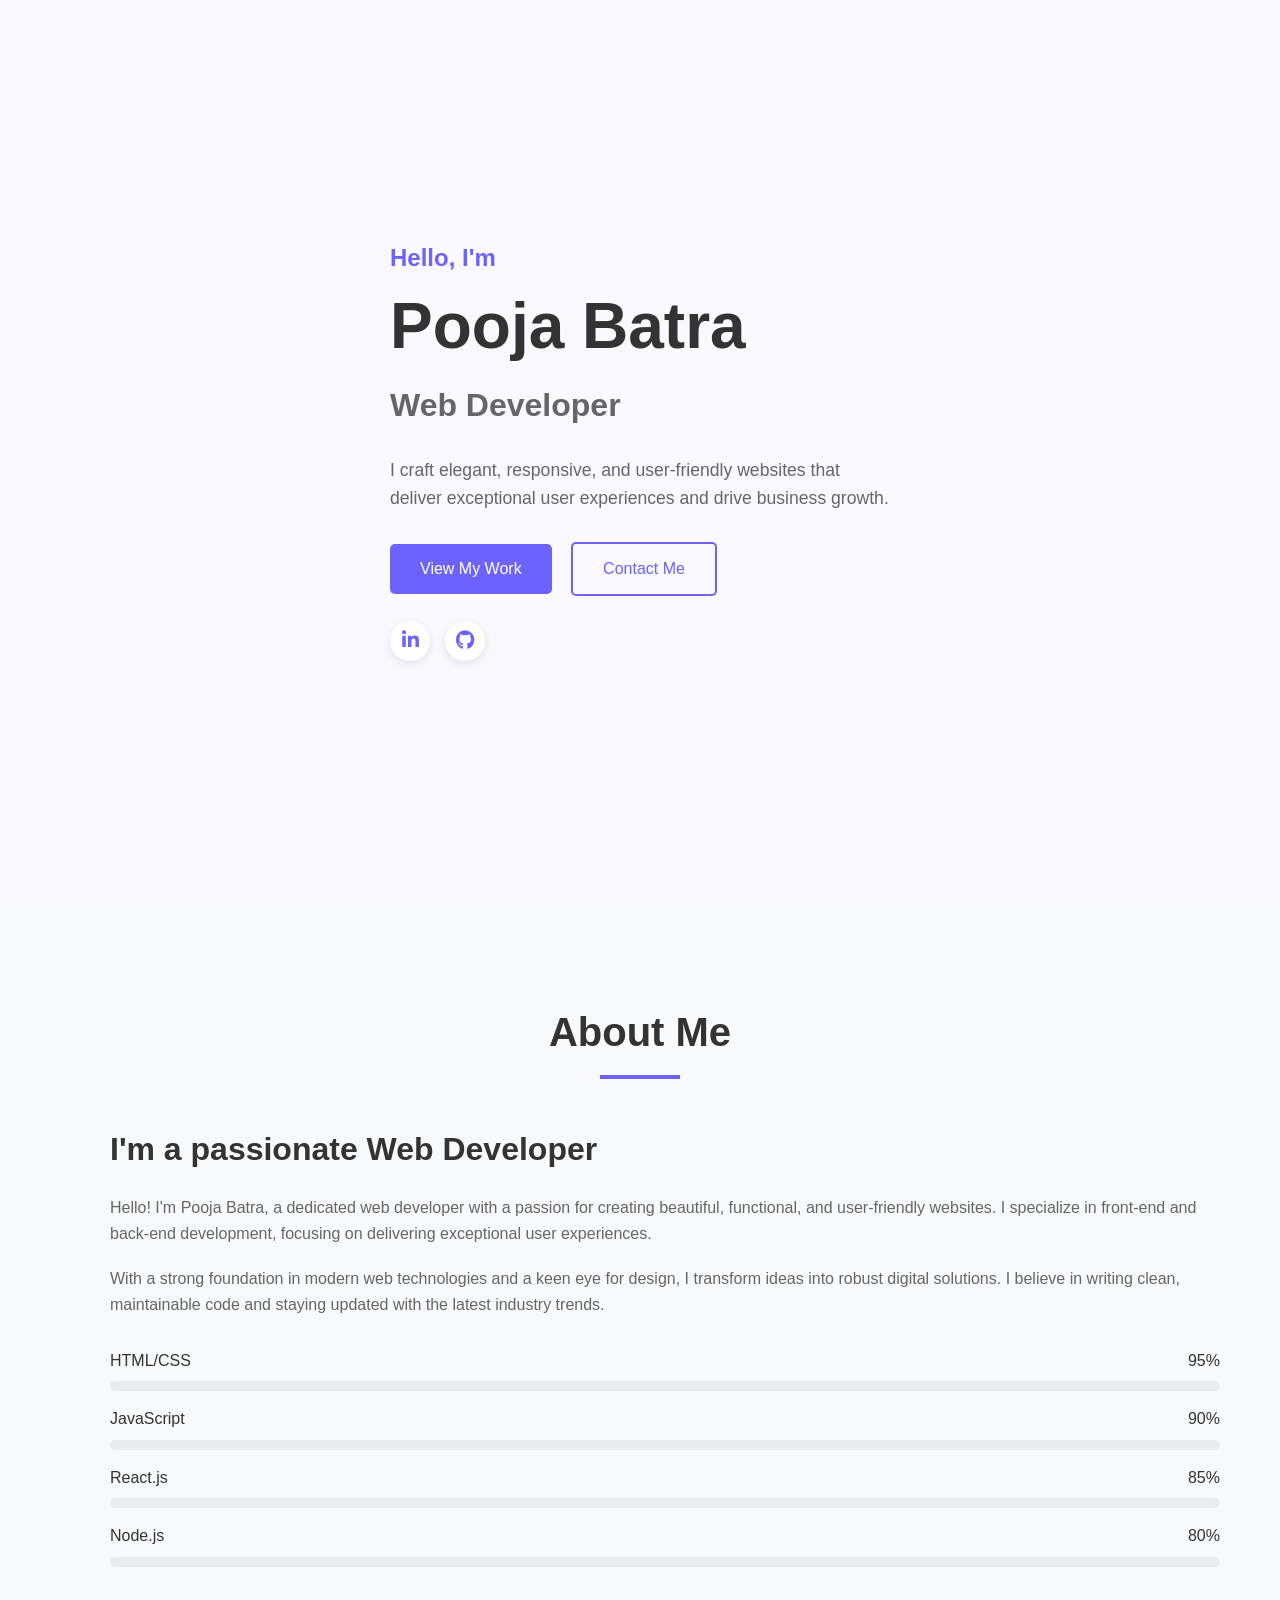
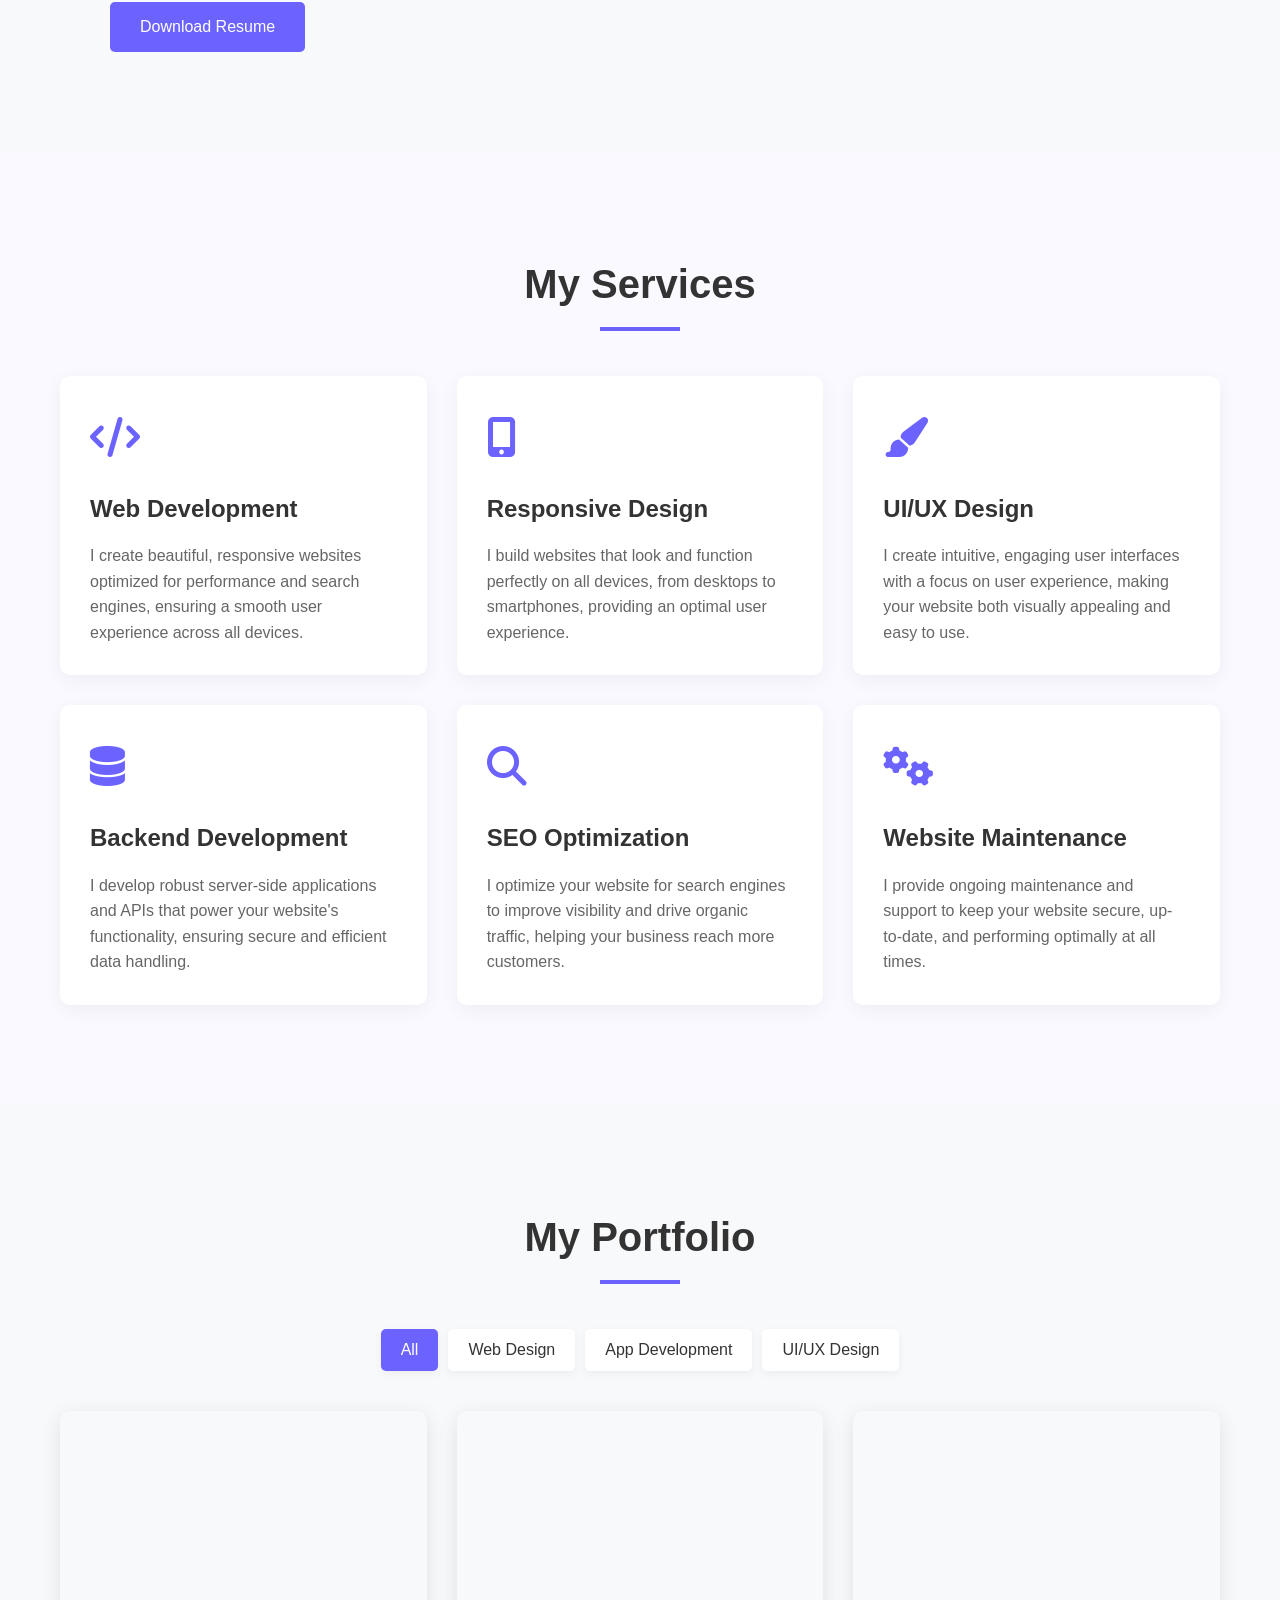
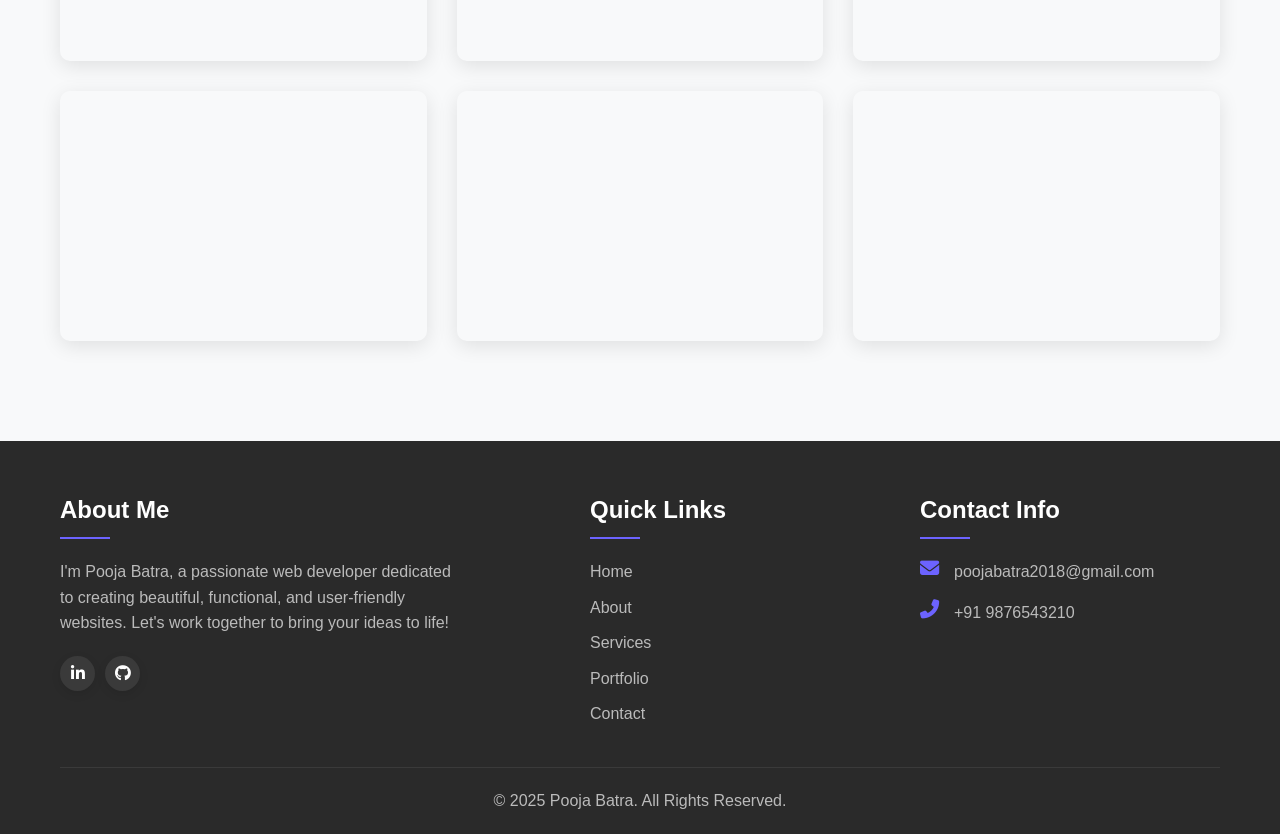
==== index.html @ 686b7c9d "Rename portfolio-website.html to index.html" ====
<!DOCTYPE html>
<html lang="en">
<head>
    <meta charset="UTF-8">
    <meta name="viewport" content="width=device-width, initial-scale=1.0">
    <title>Pooja Batra | Web Developer</title>
    <style>
        /* Global Styles */
        :root {
            --primary-color: #6c63ff;
            --secondary-color: #4d44d9;
            --dark-color: #333;
            --light-color: #f4f4f4;
            --success-color: #5cb85c;
        }
        
        * {
            margin: 0;
            padding: 0;
            box-sizing: border-box;
        }
        
        body {
            font-family: 'Segoe UI', Tahoma, Geneva, Verdana, sans-serif;
            line-height: 1.6;
            color: var(--dark-color);
            background-color: #f8f9fa;
        }
        
        .container {
            max-width: 1200px;
            margin: 0 auto;
            padding: 0 20px;
        }
        
        a {
            text-decoration: none;
            color: var(--primary-color);
        }
        
        a:hover {
            color: var(--secondary-color);
        }
        
        /* Header */
        .header {
            position: fixed;
            top: 0;
            width: 100%;
            background-color: #fff;
            box-shadow: 0 2px 10px rgba(0, 0, 0, 0.1);
            z-index: 10;
            transition: all 0.3s ease;
        }
        
        .header-content {
            display: flex;
            justify-content: space-between;
            align-items: center;
            padding: 15px 0;
        }
        
        .logo {
            font-size: 1.8rem;
            font-weight: 700;
            color: var(--primary-color);
        }
        
        .nav-list {
            list-style: none;
            display: flex;
        }
        
        .nav-list li {
            margin-left: 30px;
        }
        
        .nav-list a {
            color: var(--dark-color);
            font-weight: 500;
            transition: color 0.3s ease;
        }
        
        .nav-list a:hover, 
        .nav-list a.active {
            color: var(--primary-color);
        }
        
        .menu-toggle {
            display: none;
            cursor: pointer;
            font-size: 1.5rem;
        }
        
        /* Hero Section */
        .hero {
            height: 100vh;
            display: flex;
            align-items: center;
            background-color: #f9f9ff;
            position: relative;
            overflow: hidden;
        }
        
        .hero-content {
            max-width: 600px;
            z-index: 1;
        }
        
        .hero-greeting {
            font-size: 1.5rem;
            color: var(--primary-color);
            margin-bottom: 10px;
        }
        
        .hero-name {
            font-size: 4rem;
            font-weight: 700;
            margin-bottom: 15px;
            line-height: 1.2;
        }
        
        .hero-title {
            font-size: 2rem;
            color: #666;
            margin-bottom: 25px;
        }
        
        .hero-description {
            font-size: 1.1rem;
            color: #666;
            margin-bottom: 30px;
            max-width: 500px;
        }
        
        .btn {
            display: inline-block;
            padding: 12px 30px;
            background-color: var(--primary-color);
            color: #fff;
            border-radius: 5px;
            font-weight: 500;
            transition: all 0.3s ease;
            border: none;
            cursor: pointer;
        }
        
        .btn:hover {
            background-color: var(--secondary-color);
            color: #fff;
            transform: translateY(-3px);
            box-shadow: 0 5px 15px rgba(108, 99, 255, 0.3);
        }
        
        .btn-outline {
            background-color: transparent;
            border: 2px solid var(--primary-color);
            color: var(--primary-color);
            margin-left: 15px;
        }
        
        .btn-outline:hover {
            background-color: var(--primary-color);
        }

        .social-icons {
            display: flex;
            margin-top: 25px;
        }
        
        .social-icon {
            display: flex;
            align-items: center;
            justify-content: center;
            width: 40px;
            height: 40px;
            background-color: #fff;
            border-radius: 50%;
            margin-right: 15px;
            box-shadow: 0 3px 10px rgba(0, 0, 0, 0.1);
            transition: all 0.3s ease;
        }
        
        .social-icon:hover {
            transform: translateY(-3px);
            box-shadow: 0 5px 15px rgba(0, 0, 0, 0.2);
        }
        
        .social-icon i {
            color: var(--primary-color);
            font-size: 1.2rem;
        }
        
        /* About Section */
        .section {
            padding: 100px 0;
        }
        
        .section-title {
            font-size: 2.5rem;
            text-align: center;
            margin-bottom: 60px;
            position: relative;
        }
        
        .section-title::after {
            content: '';
            position: absolute;
            bottom: -15px;
            left: 50%;
            transform: translateX(-50%);
            width: 80px;
            height: 4px;
            background-color: var(--primary-color);
        }
        
        .about-content {
            display: flex;
            justify-content: space-between;
            align-items: center;
        }
        
        .about-image {
            flex: 1;
            text-align: center;
        }
        
        .about-image img {
            max-width: 80%;
            border-radius: 10px;
            box-shadow: 0 10px 30px rgba(0, 0, 0, 0.1);
        }
        
        .about-text {
            flex: 1;
            padding-left: 50px;
        }
        
        .about-text h3 {
            font-size: 2rem;
            margin-bottom: 20px;
        }
        
        .about-text p {
            margin-bottom: 20px;
            color: #666;
        }
        
        .skills {
            margin-top: 30px;
        }
        
        .skill-item {
            margin-bottom: 15px;
        }
        
        .skill-name {
            display: flex;
            justify-content: space-between;
            margin-bottom: 8px;
        }
        
        .skill-bar {
            height: 10px;
            background-color: #e9ecef;
            border-radius: 10px;
            overflow: hidden;
        }
        
        .skill-progress {
            height: 100%;
            background-color: var(--primary-color);
            border-radius: 10px;
            transition: width 1.5s ease;
            width: 0;
        }
        
        /* Services Section */
        .services {
            background-color: #f9f9ff;
        }
        
        .services-container {
            display: grid;
            grid-template-columns: repeat(auto-fill, minmax(300px, 1fr));
            gap: 30px;
        }
        
        .service-card {
            background-color: #fff;
            padding: 30px;
            border-radius: 10px;
            box-shadow: 0 5px 20px rgba(0, 0, 0, 0.05);
            transition: all 0.3s ease;
        }
        
        .service-card:hover {
            transform: translateY(-10px);
            box-shadow: 0 15px 30px rgba(0, 0, 0, 0.1);
        }
        
        .service-icon {
            font-size: 2.5rem;
            color: var(--primary-color);
            margin-bottom: 20px;
        }
        
        .service-title {
            font-size: 1.5rem;
            margin-bottom: 15px;
        }
        
        .service-description {
            color: #666;
        }
        
        /* Portfolio Section */
        .portfolio-filter {
            display: flex;
            justify-content: center;
            margin-bottom: 40px;
        }
        
        .filter-item {
            padding: 8px 20px;
            margin: 0 5px;
            background-color: #fff;
            border-radius: 5px;
            cursor: pointer;
            transition: all 0.3s ease;
            font-weight: 500;
            box-shadow: 0 3px 10px rgba(0, 0, 0, 0.05);
        }
        
        .filter-item.active, 
        .filter-item:hover {
            background-color: var(--primary-color);
            color: #fff;
        }
        
        .portfolio-container {
            display: grid;
            grid-template-columns: repeat(auto-fill, minmax(350px, 1fr));
            gap: 30px;
        }
        
        .portfolio-item {
            border-radius: 10px;
            overflow: hidden;
            position: relative;
            box-shadow: 0 5px 20px rgba(0, 0, 0, 0.1);
        }
        
        .portfolio-image {
            height: 250px;
            background-size: cover;
            background-position: center;
            transition: all 0.5s ease;
        }
        
        .portfolio-image:hover {
            transform: scale(1.1);
        }
        
        .portfolio-overlay {
            position: absolute;
            top: 0;
            left: 0;
            width: 100%;
            height: 100%;
            background-color: rgba(108, 99, 255, 0.9);
            display: flex;
            align-items: center;
            justify-content: center;
            flex-direction: column;
            opacity: 0;
            transition: all 0.3s ease;
        }
        
        .portfolio-item:hover .portfolio-overlay {
            opacity: 1;
        }
        
        .portfolio-title {
            color: #fff;
            font-size: 1.5rem;
            margin-bottom: 10px;
            transform: translateY(20px);
            transition: all 0.4s ease;
        }
        
        .portfolio-category {
            color: #eee;
            transform: translateY(20px);
            transition: all 0.4s ease;
            transition-delay: 0.1s;
        }
        
        .portfolio-item:hover .portfolio-title,
        .portfolio-item:hover .portfolio-category {
            transform: translateY(0);
        }
        
        /* Contact Section */
        .contact {
            background-color: #f9f9ff;
        }
        
        .contact-container {
            display: grid;
            grid-template-columns: repeat(auto-fill, minmax(400px, 1fr));
            gap: 50px;
        }
        
        .contact-info {
            display: flex;
            flex-direction: column;
        }
        
        .contact-item {
            display: flex;
            margin-bottom: 30px;
        }
        
        .contact-icon {
            font-size: 1.5rem;
            color: var(--primary-color);
            margin-right: 20px;
        }
        
        .contact-text h4 {
            font-size: 1.2rem;
            margin-bottom: 5px;
        }
        
        .contact-text p {
            color: #666;
        }
        
        .contact-form {
            background-color: #fff;
            padding: 30px;
            border-radius: 10px;
            box-shadow: 0 5px 20px rgba(0, 0, 0, 0.05);
        }
        
        .form-group {
            margin-bottom: 20px;
        }
        
        .form-control {
            width: 100%;
            padding: 12px 15px;
            border: 1px solid #ddd;
            border-radius: 5px;
            font-size: 1rem;
            transition: all 0.3s ease;
        }
        
        .form-control:focus {
            border-color: var(--primary-color);
            outline: none;
            box-shadow: 0 0 0 3px rgba(108, 99, 255, 0.1);
        }
        
        textarea.form-control {
            min-height: 150px;
            resize: vertical;
        }
        
        /* Footer */
        .footer {
            padding: 50px 0 20px;
            background-color: #2a2a2a;
            color: #fff;
        }
        
        .footer-content {
            display: flex;
            justify-content: space-between;
            margin-bottom: 30px;
        }
        
        .footer-about {
            flex: 1;
            max-width: 400px;
        }
        
        .footer-title {
            font-size: 1.5rem;
            margin-bottom: 20px;
            position: relative;
            display: inline-block;
            padding-bottom: 10px;
        }
        
        .footer-title::after {
            content: '';
            position: absolute;
            bottom: 0;
            left: 0;
            width: 50px;
            height: 2px;
            background-color: var(--primary-color);
        }
        
        .footer-text {
            color: #bbb;
            margin-bottom: 20px;
        }
        
        .footer-social {
            display: flex;
        }
        
        .footer-social a {
            display: flex;
            align-items: center;
            justify-content: center;
            width: 35px;
            height: 35px;
            background-color: #3a3a3a;
            border-radius: 50%;
            margin-right: 10px;
            transition: all 0.3s ease;
        }
        
        .footer-social a:hover {
            background-color: var(--primary-color);
        }
        
        .footer-social a i {
            color: #fff;
            font-size: 1rem;
        }
        
        .footer-links {
            flex: 1;
            max-width: 200px;
        }
        
        .footer-links ul {
            list-style: none;
        }
        
        .footer-links li {
            margin-bottom: 10px;
        }
        
        .footer-links a {
            color: #bbb;
            transition: all 0.3s ease;
        }
        
        .footer-links a:hover {
            color: #fff;
            padding-left: 5px;
        }
        
        .footer-contact {
            flex: 1;
            max-width: 300px;
        }
        
        .footer-contact-item {
            display: flex;
            margin-bottom: 15px;
            color: #bbb;
        }
        
        .footer-contact-item i {
            color: var(--primary-color);
            margin-right: 15px;
            font-size: 1.2rem;
        }
        
        .footer-bottom {
            text-align: center;
            padding-top: 20px;
            border-top: 1px solid #3a3a3a;
            color: #bbb;
        }
        
        /* Responsive Styles */
        @media (max-width: 992px) {
            .hero-name {
                font-size: 3rem;
            }
            
            .hero-title {
                font-size: 1.8rem;
            }
            
            .about-content {
                flex-direction: column;
            }
            
            .about-image {
                margin-bottom: 50px;
            }
            
            .about-text {
                padding-left: 0;
            }
            
            .contact-container {
                grid-template-columns: 1fr;
            }
            
            .footer-content {
                flex-wrap: wrap;
            }
            
            .footer-about, .footer-links, .footer-contact {
                max-width: 100%;
                margin-bottom: 30px;
            }
        }
        
        @media (max-width: 768px) {
            .menu-toggle {
                display: block;
            }
            
            .nav-list {
                position: fixed;
                top: 70px;
                right: -100%;
                width: 250px;
                height: calc(100vh - 70px);
                background-color: #fff;
                flex-direction: column;
                align-items: center;
                justify-content: flex-start;
                padding-top: 30px;
                transition: all 0.4s ease;
                box-shadow: -5px 0 15px rgba(0, 0, 0, 0.1);
                overflow-y: auto;
            }
            
            .nav-list.active {
                right: 0;
            }
            
            .nav-list li {
                margin: 15px 0;
            }
            
            .hero-content {
                text-align: center;
                padding: 0 20px;
            }
            
            .hero-description {
                margin: 0 auto 30px;
            }
            
            .social-icons {
                justify-content: center;
            }
            
            .portfolio-container {
                grid-template-columns: 1fr;
            }
        }

        @media (max-width: 576px) {
            .header-content {
                flex-direction: column;
                align-items: flex-start;
            }

            .logo {
                margin-bottom: 10px;
            }

            .nav-list {
                width: 100%;
                height: calc(100vh - 60px);
            }

            .hero-name {
                font-size: 2.5rem;
            }

            .hero-title {
                font-size: 1.5rem;
            }

            .hero-description {
                font-size: 1rem;
            }

            .btn {
                padding: 10px 20px;
            }

            .btn-outline {
                margin-left: 10px;
            }

            .about-text {
                padding-left: 0;
            }

            .about-image img {
                max-width: 100%;
            }

            .service-card {
                padding: 20px;
            }

            .portfolio-container {
                grid-template-columns: 1fr;
            }

            .contact-container {
                grid-template-columns: 1fr;
            }

            .footer-content {
                flex-direction: column;
                align-items: center;
            }

            .footer-about, .footer-links, .footer-contact {
                max-width: 100%;
                margin-bottom: 20px;
            }
        }
        
        /* Animation */
        @keyframes fadeInUp {
            from {
                opacity: 0;
                transform: translateY(20px);
            }
            to {
                opacity: 1;
                transform: translateY(0);
            }
        }
        
        .fade-in-up {
            animation: fadeInUp 0.6s ease forwards;
        }
        
        .delay-1 {
            animation-delay: 0.2s;
        }
        
        .delay-2 {
            animation-delay: 0.4s;
        }
        
        .delay-3 {
            animation-delay: 0.6s;
        }
        
        .delay-4 {
            animation-delay: 0.8s;
        }
    </style>
    <!-- Font Awesome for icons -->
    <link rel="stylesheet" href="https://cdnjs.cloudflare.com/ajax/libs/font-awesome/6.4.0/css/all.min.css">
</head>
<body>

    <!-- Hero Section -->
    <section class="hero" id="home">
        <div class="container">
            <div class="hero-content">
                <h3 class="hero-greeting fade-in-up">Hello, I'm</h3>
                <h1 class="hero-name fade-in-up delay-1">Pooja Batra</h1>
                <h2 class="hero-title fade-in-up delay-2">Web Developer</h2>
                <p class="hero-description fade-in-up delay-3">
                    I craft elegant, responsive, and user-friendly websites that deliver exceptional user experiences and drive business growth.
                </p>
                <div class="fade-in-up delay-4">
                    <a href="#portfolio" class="btn">View My Work</a>
                    <a href="#footer" class="btn btn-outline">Contact Me</a>
                </div>
                <div class="social-icons fade-in-up delay-4">
                    <a href="https://www.linkedin.com/in/pab200024/" class="social-icon">
                        <i class="fab fa-linkedin-in"></i>
                    </a>
                    <a href="https://github.com/poojabatraaa" class="social-icon">
                        <i class="fab fa-github"></i>
                    </a>
                </div>
            </div>
        </div>
    </section>

    <!-- About Section -->
    <section class="section about" id="about">
        <div class="container">
            <h2 class="section-title">About Me</h2>
            <div class="about-content">
                <div class="about-text">
                    <h3>I'm a passionate Web Developer</h3>
                    <p>
                        Hello! I'm Pooja Batra, a dedicated web developer with a passion for creating beautiful, functional, and user-friendly websites. I specialize in front-end and back-end development, focusing on delivering exceptional user experiences.
                    </p>
                    <p>
                        With a strong foundation in modern web technologies and a keen eye for design, I transform ideas into robust digital solutions. I believe in writing clean, maintainable code and staying updated with the latest industry trends.
                    </p>
                    <div class="skills">
                        <div class="skill-item">
                            <div class="skill-name">
                                <span>HTML/CSS</span>
                                <span>95%</span>
                            </div>
                            <div class="skill-bar">
                                <div class="skill-progress" data-width="95"></div>
                            </div>
                        </div>
                        <div class="skill-item">
                            <div class="skill-name">
                                <span>JavaScript</span>
                                <span>90%</span>
                            </div>
                            <div class="skill-bar">
                                <div class="skill-progress" data-width="90"></div>
                            </div>
                        </div>
                        <div class="skill-item">
                            <div class="skill-name">
                                <span>React.js</span>
                                <span>85%</span>
                            </div>
                            <div class="skill-bar">
                                <div class="skill-progress" data-width="85"></div>
                            </div>
                        </div>
                        <div class="skill-item">
                            <div class="skill-name">
                                <span>Node.js</span>
                                <span>80%</span>
                            </div>
                            <div class="skill-bar">
                                <div class="skill-progress" data-width="80"></div>
                            </div>
                        </div>
                    </div>
                    <a href="POOJA BATRA F resume.pdf.pdf" class="btn" style="margin-top: 20px;">Download Resume</a>
                </div>
            </div>
        </div>
    </section>

    <!-- Services Section -->
    <section class="section services" id="services">
        <div class="container">
            <h2 class="section-title">My Services</h2>
            <div class="services-container">
                <div class="service-card">
                    <div class="service-icon">
                        <i class="fas fa-code"></i>
                    </div>
                    <h3 class="service-title">Web Development</h3>
                    <p class="service-description">
                        I create beautiful, responsive websites optimized for performance and search engines, ensuring a smooth user experience across all devices.
                    </p>
                </div>
                <div class="service-card">
                    <div class="service-icon">
                        <i class="fas fa-mobile-alt"></i>
                    </div>
                    <h3 class="service-title">Responsive Design</h3>
                    <p class="service-description">
                        I build websites that look and function perfectly on all devices, from desktops to smartphones, providing an optimal user experience.
                    </p>
                </div>
                <div class="service-card">
                    <div class="service-icon">
                        <i class="fas fa-paint-brush"></i>
                    </div>
                    <h3 class="service-title">UI/UX Design</h3>
                    <p class="service-description">
                        I create intuitive, engaging user interfaces with a focus on user experience, making your website both visually appealing and easy to use.
                    </p>
                </div>
                <div class="service-card">
                    <div class="service-icon">
                        <i class="fas fa-database"></i>
                    </div>
                    <h3 class="service-title">Backend Development</h3>
                    <p class="service-description">
                        I develop robust server-side applications and APIs that power your website's functionality, ensuring secure and efficient data handling.
                    </p>
                </div>
                <div class="service-card">
                    <div class="service-icon">
                        <i class="fas fa-search"></i>
                    </div>
                    <h3 class="service-title">SEO Optimization</h3>
                    <p class="service-description">
                        I optimize your website for search engines to improve visibility and drive organic traffic, helping your business reach more customers.
                    </p>
                </div>
                <div class="service-card">
                    <div class="service-icon">
                        <i class="fas fa-cogs"></i>
                    </div>
                    <h3 class="service-title">Website Maintenance</h3>
                    <p class="service-description">
                        I provide ongoing maintenance and support to keep your website secure, up-to-date, and performing optimally at all times.
                    </p>
                </div>
            </div>
        </div>
    </section>

    <!-- Portfolio Section -->
    <section class="section portfolio" id="portfolio">
        <div class="container">
            <h2 class="section-title">My Portfolio</h2>
            <div class="portfolio-filter">
                <div class="filter-item active" data-filter="all">All</div>
                <div class="filter-item" data-filter="web">Web Design</div>
                <div class="filter-item" data-filter="app">App Development</div>
                <div class="filter-item" data-filter="ui">UI/UX Design</div>
            </div>
            <div class="portfolio-container">
                <div class="portfolio-item" data-category="web">
                    <div class="portfolio-image" style="background-image: url('https://via.placeholder.com/400x300')"></div>
                    <div class="portfolio-overlay">
                        <h3 class="portfolio-title">E-commerce Website</h3>
                        <p class="portfolio-category">Web Design</p>
                    </div>
                </div>
                <div class="portfolio-item" data-category="app">
                    <div class="portfolio-image" style="background-image: url('https://via.placeholder.com/400x300')"></div>
                    <div class="portfolio-overlay">
                        <h3 class="portfolio-title">Fitness App</h3>
                        <p class="portfolio-category">App Development</p>
                    </div>
                </div>
                <div class="portfolio-item" data-category="ui">
                    <div class="portfolio-image" style="background-image: url('https://via.placeholder.com/400x300')"></div>
                    <div class="portfolio-overlay">
                        <h3 class="portfolio-title">Banking Dashboard</h3>
                        <p class="portfolio-category">UI/UX Design</p>
                    </div>
                </div>
                <div class="portfolio-item" data-category="web">
                    <div class="portfolio-image" style="background-image: url('https://via.placeholder.com/400x300')"></div>
                    <div class="portfolio-overlay">
                        <h3 class="portfolio-title">Restaurant Website</h3>
                        <p class="portfolio-category">Web Design</p>
                    </div>
                </div>
                <div class="portfolio-item" data-category="app">
                    <div class="portfolio-image" style="background-image: url('https://via.placeholder.com/400x300')"></div>
                    <div class="portfolio-overlay">
                        <h3 class="portfolio-title">Travel App</h3>
                        <p class="portfolio-category">App Development</p>
                    </div>
                </div>
                <div class="portfolio-item" data-category="ui">
                    <div class="portfolio-image" style="background-image: url('https://via.placeholder.com/400x300')"></div>
                    <div class="portfolio-overlay">
                        <h3 class="portfolio-title">Social Media UI Kit</h3>
                        <p class="portfolio-category">UI/UX Design</p>
                    </div>
                </div>
            </div>
        </div>
    </section>


    <!-- Footer -->
    <footer class="footer" id="footer">
        <div class="container">
            <div class="footer-content">
                <div class="footer-about">
                    <h3 class="footer-title">About Me</h3>
                    <p class="footer-text">
                        I'm Pooja Batra, a passionate web developer dedicated to creating beautiful, functional, and user-friendly websites. Let's work together to bring your ideas to life!
                    </p>
                    <div class="footer-social">
                        <a href="https://www.linkedin.com/in/pab200024/" class="social-icon">
                            <i class="fab fa-linkedin-in"></i>
                        </a>
                        <a href="https://github.com/poojabatraaa" class="social-icon">
                            <i class="fab fa-github"></i>
                        </a>
                       
                    </div>
                </div>
                <div class="footer-links">
                    <h3 class="footer-title">Quick Links</h3>
                    <ul>
                        <li><a href="#home">Home</a></li>
                        <li><a href="#about">About</a></li>
                        <li><a href="#services">Services</a></li>
                        <li><a href="#portfolio">Portfolio</a></li>
                        <li><a href="#contact">Contact</a></li>
                    </ul>
                </div>
                <div class="footer-contact">
                    <h3 class="footer-title">Contact Info</h3>
                    <div class="footer-contact-item">
                        <i class="fas fa-envelope"></i>
                        <p>poojabatra2018@gmail.com</p>
                    </div>
                    <div class="footer-contact-item">
                        <i class="fas fa-phone-alt"></i>
                        <p>+91 9876543210</p>
                    </div>
                </div>
            </div>
            <div class="footer-bottom">
                <p>&copy; 2025 Pooja Batra. All Rights Reserved.</p>
            </div>
        </div>
    </footer>

    <script>
        document.getElementById('menu-toggle').addEventListener('click', function() {
            document.getElementById('nav-list').classList.toggle('active');
        });
    </script>
</body>
</html>
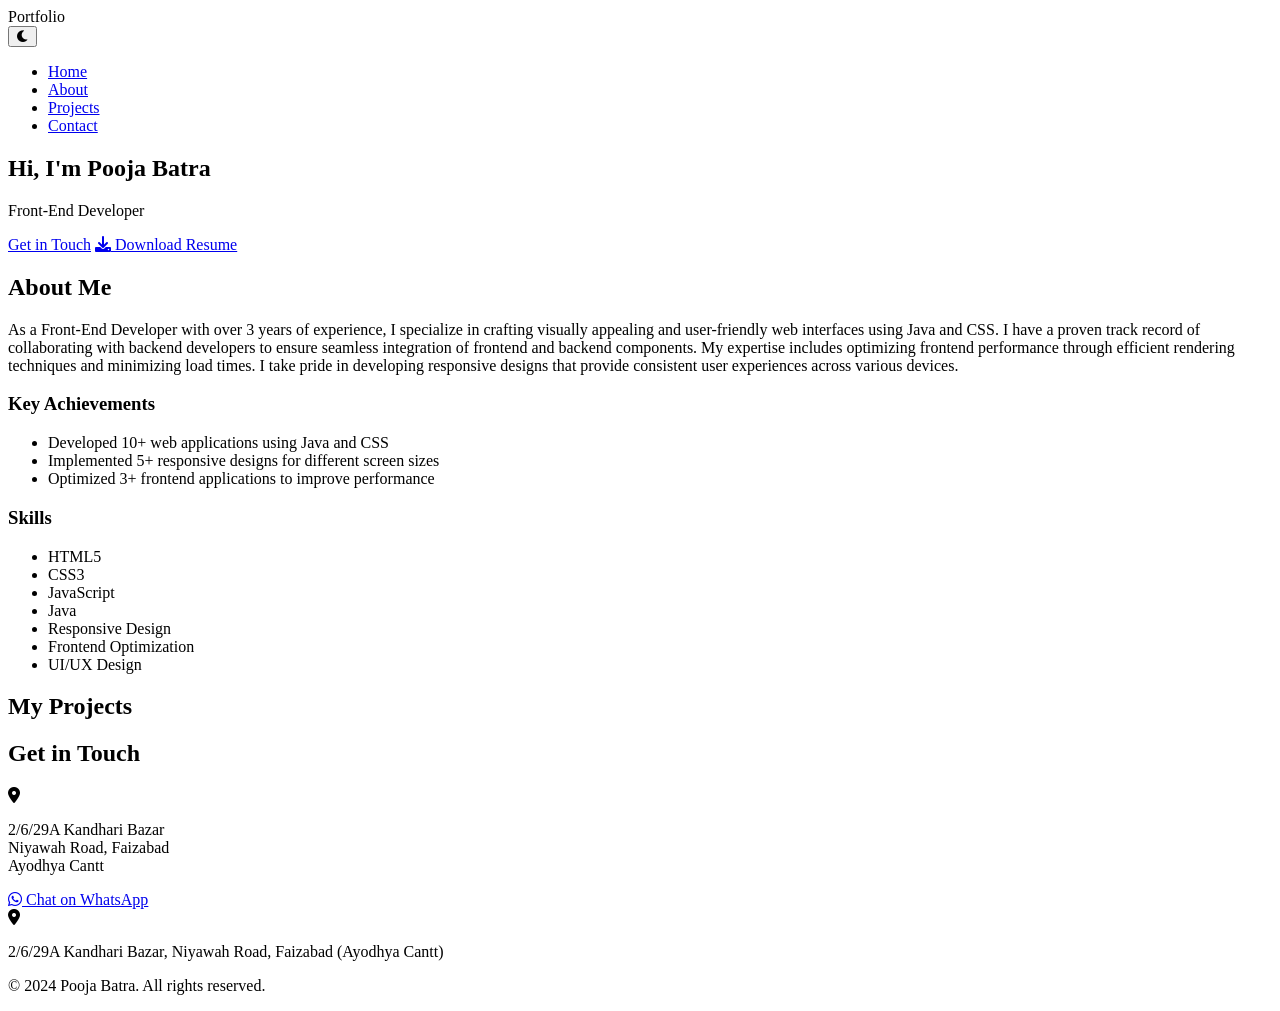
==== commit 6e163c3c: "Update index.html" ====
--- a/index.html
+++ b/index.html
@@ -3,1025 +3,118 @@
 <head>
     <meta charset="UTF-8">
     <meta name="viewport" content="width=device-width, initial-scale=1.0">
-    <title>Pooja Batra | Web Developer</title>
-    <style>
-        /* Global Styles */
-        :root {
-            --primary-color: #6c63ff;
-            --secondary-color: #4d44d9;
-            --dark-color: #333;
-            --light-color: #f4f4f4;
-            --success-color: #5cb85c;
-        }
-        
-        * {
-            margin: 0;
-            padding: 0;
-            box-sizing: border-box;
-        }
-        
-        body {
-            font-family: 'Segoe UI', Tahoma, Geneva, Verdana, sans-serif;
-            line-height: 1.6;
-            color: var(--dark-color);
-            background-color: #f8f9fa;
-        }
-        
-        .container {
-            max-width: 1200px;
-            margin: 0 auto;
-            padding: 0 20px;
-        }
-        
-        a {
-            text-decoration: none;
-            color: var(--primary-color);
-        }
-        
-        a:hover {
-            color: var(--secondary-color);
-        }
-        
-        /* Header */
-        .header {
-            position: fixed;
-            top: 0;
-            width: 100%;
-            background-color: #fff;
-            box-shadow: 0 2px 10px rgba(0, 0, 0, 0.1);
-            z-index: 10;
-            transition: all 0.3s ease;
-        }
-        
-        .header-content {
-            display: flex;
-            justify-content: space-between;
-            align-items: center;
-            padding: 15px 0;
-        }
-        
-        .logo {
-            font-size: 1.8rem;
-            font-weight: 700;
-            color: var(--primary-color);
-        }
-        
-        .nav-list {
-            list-style: none;
-            display: flex;
-        }
-        
-        .nav-list li {
-            margin-left: 30px;
-        }
-        
-        .nav-list a {
-            color: var(--dark-color);
-            font-weight: 500;
-            transition: color 0.3s ease;
-        }
-        
-        .nav-list a:hover, 
-        .nav-list a.active {
-            color: var(--primary-color);
-        }
-        
-        .menu-toggle {
-            display: none;
-            cursor: pointer;
-            font-size: 1.5rem;
-        }
-        
-        /* Hero Section */
-        .hero {
-            height: 100vh;
-            display: flex;
-            align-items: center;
-            background-color: #f9f9ff;
-            position: relative;
-            overflow: hidden;
-        }
-        
-        .hero-content {
-            max-width: 600px;
-            z-index: 1;
-        }
-        
-        .hero-greeting {
-            font-size: 1.5rem;
-            color: var(--primary-color);
-            margin-bottom: 10px;
-        }
-        
-        .hero-name {
-            font-size: 4rem;
-            font-weight: 700;
-            margin-bottom: 15px;
-            line-height: 1.2;
-        }
-        
-        .hero-title {
-            font-size: 2rem;
-            color: #666;
-            margin-bottom: 25px;
-        }
-        
-        .hero-description {
-            font-size: 1.1rem;
-            color: #666;
-            margin-bottom: 30px;
-            max-width: 500px;
-        }
-        
-        .btn {
-            display: inline-block;
-            padding: 12px 30px;
-            background-color: var(--primary-color);
-            color: #fff;
-            border-radius: 5px;
-            font-weight: 500;
-            transition: all 0.3s ease;
-            border: none;
-            cursor: pointer;
-        }
-        
-        .btn:hover {
-            background-color: var(--secondary-color);
-            color: #fff;
-            transform: translateY(-3px);
-            box-shadow: 0 5px 15px rgba(108, 99, 255, 0.3);
-        }
-        
-        .btn-outline {
-            background-color: transparent;
-            border: 2px solid var(--primary-color);
-            color: var(--primary-color);
-            margin-left: 15px;
-        }
-        
-        .btn-outline:hover {
-            background-color: var(--primary-color);
-        }
-
-        .social-icons {
-            display: flex;
-            margin-top: 25px;
-        }
-        
-        .social-icon {
-            display: flex;
-            align-items: center;
-            justify-content: center;
-            width: 40px;
-            height: 40px;
-            background-color: #fff;
-            border-radius: 50%;
-            margin-right: 15px;
-            box-shadow: 0 3px 10px rgba(0, 0, 0, 0.1);
-            transition: all 0.3s ease;
-        }
-        
-        .social-icon:hover {
-            transform: translateY(-3px);
-            box-shadow: 0 5px 15px rgba(0, 0, 0, 0.2);
-        }
-        
-        .social-icon i {
-            color: var(--primary-color);
-            font-size: 1.2rem;
-        }
-        
-        /* About Section */
-        .section {
-            padding: 100px 0;
-        }
-        
-        .section-title {
-            font-size: 2.5rem;
-            text-align: center;
-            margin-bottom: 60px;
-            position: relative;
-        }
-        
-        .section-title::after {
-            content: '';
-            position: absolute;
-            bottom: -15px;
-            left: 50%;
-            transform: translateX(-50%);
-            width: 80px;
-            height: 4px;
-            background-color: var(--primary-color);
-        }
-        
-        .about-content {
-            display: flex;
-            justify-content: space-between;
-            align-items: center;
-        }
-        
-        .about-image {
-            flex: 1;
-            text-align: center;
-        }
-        
-        .about-image img {
-            max-width: 80%;
-            border-radius: 10px;
-            box-shadow: 0 10px 30px rgba(0, 0, 0, 0.1);
-        }
-        
-        .about-text {
-            flex: 1;
-            padding-left: 50px;
-        }
-        
-        .about-text h3 {
-            font-size: 2rem;
-            margin-bottom: 20px;
-        }
-        
-        .about-text p {
-            margin-bottom: 20px;
-            color: #666;
-        }
-        
-        .skills {
-            margin-top: 30px;
-        }
-        
-        .skill-item {
-            margin-bottom: 15px;
-        }
-        
-        .skill-name {
-            display: flex;
-            justify-content: space-between;
-            margin-bottom: 8px;
-        }
-        
-        .skill-bar {
-            height: 10px;
-            background-color: #e9ecef;
-            border-radius: 10px;
-            overflow: hidden;
-        }
-        
-        .skill-progress {
-            height: 100%;
-            background-color: var(--primary-color);
-            border-radius: 10px;
-            transition: width 1.5s ease;
-            width: 0;
-        }
-        
-        /* Services Section */
-        .services {
-            background-color: #f9f9ff;
-        }
-        
-        .services-container {
-            display: grid;
-            grid-template-columns: repeat(auto-fill, minmax(300px, 1fr));
-            gap: 30px;
-        }
-        
-        .service-card {
-            background-color: #fff;
-            padding: 30px;
-            border-radius: 10px;
-            box-shadow: 0 5px 20px rgba(0, 0, 0, 0.05);
-            transition: all 0.3s ease;
-        }
-        
-        .service-card:hover {
-            transform: translateY(-10px);
-            box-shadow: 0 15px 30px rgba(0, 0, 0, 0.1);
-        }
-        
-        .service-icon {
-            font-size: 2.5rem;
-            color: var(--primary-color);
-            margin-bottom: 20px;
-        }
-        
-        .service-title {
-            font-size: 1.5rem;
-            margin-bottom: 15px;
-        }
-        
-        .service-description {
-            color: #666;
-        }
-        
-        /* Portfolio Section */
-        .portfolio-filter {
-            display: flex;
-            justify-content: center;
-            margin-bottom: 40px;
-        }
-        
-        .filter-item {
-            padding: 8px 20px;
-            margin: 0 5px;
-            background-color: #fff;
-            border-radius: 5px;
-            cursor: pointer;
-            transition: all 0.3s ease;
-            font-weight: 500;
-            box-shadow: 0 3px 10px rgba(0, 0, 0, 0.05);
-        }
-        
-        .filter-item.active, 
-        .filter-item:hover {
-            background-color: var(--primary-color);
-            color: #fff;
-        }
-        
-        .portfolio-container {
-            display: grid;
-            grid-template-columns: repeat(auto-fill, minmax(350px, 1fr));
-            gap: 30px;
-        }
-        
-        .portfolio-item {
-            border-radius: 10px;
-            overflow: hidden;
-            position: relative;
-            box-shadow: 0 5px 20px rgba(0, 0, 0, 0.1);
-        }
-        
-        .portfolio-image {
-            height: 250px;
-            background-size: cover;
-            background-position: center;
-            transition: all 0.5s ease;
-        }
-        
-        .portfolio-image:hover {
-            transform: scale(1.1);
-        }
-        
-        .portfolio-overlay {
-            position: absolute;
-            top: 0;
-            left: 0;
-            width: 100%;
-            height: 100%;
-            background-color: rgba(108, 99, 255, 0.9);
-            display: flex;
-            align-items: center;
-            justify-content: center;
-            flex-direction: column;
-            opacity: 0;
-            transition: all 0.3s ease;
-        }
-        
-        .portfolio-item:hover .portfolio-overlay {
-            opacity: 1;
-        }
-        
-        .portfolio-title {
-            color: #fff;
-            font-size: 1.5rem;
-            margin-bottom: 10px;
-            transform: translateY(20px);
-            transition: all 0.4s ease;
-        }
-        
-        .portfolio-category {
-            color: #eee;
-            transform: translateY(20px);
-            transition: all 0.4s ease;
-            transition-delay: 0.1s;
-        }
-        
-        .portfolio-item:hover .portfolio-title,
-        .portfolio-item:hover .portfolio-category {
-            transform: translateY(0);
-        }
-        
-        /* Contact Section */
-        .contact {
-            background-color: #f9f9ff;
-        }
-        
-        .contact-container {
-            display: grid;
-            grid-template-columns: repeat(auto-fill, minmax(400px, 1fr));
-            gap: 50px;
-        }
-        
-        .contact-info {
-            display: flex;
-            flex-direction: column;
-        }
-        
-        .contact-item {
-            display: flex;
-            margin-bottom: 30px;
-        }
-        
-        .contact-icon {
-            font-size: 1.5rem;
-            color: var(--primary-color);
-            margin-right: 20px;
-        }
-        
-        .contact-text h4 {
-            font-size: 1.2rem;
-            margin-bottom: 5px;
-        }
-        
-        .contact-text p {
-            color: #666;
-        }
-        
-        .contact-form {
-            background-color: #fff;
-            padding: 30px;
-            border-radius: 10px;
-            box-shadow: 0 5px 20px rgba(0, 0, 0, 0.05);
-        }
-        
-        .form-group {
-            margin-bottom: 20px;
-        }
-        
-        .form-control {
-            width: 100%;
-            padding: 12px 15px;
-            border: 1px solid #ddd;
-            border-radius: 5px;
-            font-size: 1rem;
-            transition: all 0.3s ease;
-        }
-        
-        .form-control:focus {
-            border-color: var(--primary-color);
-            outline: none;
-            box-shadow: 0 0 0 3px rgba(108, 99, 255, 0.1);
-        }
-        
-        textarea.form-control {
-            min-height: 150px;
-            resize: vertical;
-        }
-        
-        /* Footer */
-        .footer {
-            padding: 50px 0 20px;
-            background-color: #2a2a2a;
-            color: #fff;
-        }
-        
-        .footer-content {
-            display: flex;
-            justify-content: space-between;
-            margin-bottom: 30px;
-        }
-        
-        .footer-about {
-            flex: 1;
-            max-width: 400px;
-        }
-        
-        .footer-title {
-            font-size: 1.5rem;
-            margin-bottom: 20px;
-            position: relative;
-            display: inline-block;
-            padding-bottom: 10px;
-        }
-        
-        .footer-title::after {
-            content: '';
-            position: absolute;
-            bottom: 0;
-            left: 0;
-            width: 50px;
-            height: 2px;
-            background-color: var(--primary-color);
-        }
-        
-        .footer-text {
-            color: #bbb;
-            margin-bottom: 20px;
-        }
-        
-        .footer-social {
-            display: flex;
-        }
-        
-        .footer-social a {
-            display: flex;
-            align-items: center;
-            justify-content: center;
-            width: 35px;
-            height: 35px;
-            background-color: #3a3a3a;
-            border-radius: 50%;
-            margin-right: 10px;
-            transition: all 0.3s ease;
-        }
-        
-        .footer-social a:hover {
-            background-color: var(--primary-color);
-        }
-        
-        .footer-social a i {
-            color: #fff;
-            font-size: 1rem;
-        }
-        
-        .footer-links {
-            flex: 1;
-            max-width: 200px;
-        }
-        
-        .footer-links ul {
-            list-style: none;
-        }
-        
-        .footer-links li {
-            margin-bottom: 10px;
-        }
-        
-        .footer-links a {
-            color: #bbb;
-            transition: all 0.3s ease;
-        }
-        
-        .footer-links a:hover {
-            color: #fff;
-            padding-left: 5px;
-        }
-        
-        .footer-contact {
-            flex: 1;
-            max-width: 300px;
-        }
-        
-        .footer-contact-item {
-            display: flex;
-            margin-bottom: 15px;
-            color: #bbb;
-        }
-        
-        .footer-contact-item i {
-            color: var(--primary-color);
-            margin-right: 15px;
-            font-size: 1.2rem;
-        }
-        
-        .footer-bottom {
-            text-align: center;
-            padding-top: 20px;
-            border-top: 1px solid #3a3a3a;
-            color: #bbb;
-        }
-        
-        /* Responsive Styles */
-        @media (max-width: 992px) {
-            .hero-name {
-                font-size: 3rem;
-            }
-            
-            .hero-title {
-                font-size: 1.8rem;
-            }
-            
-            .about-content {
-                flex-direction: column;
-            }
-            
-            .about-image {
-                margin-bottom: 50px;
-            }
-            
-            .about-text {
-                padding-left: 0;
-            }
-            
-            .contact-container {
-                grid-template-columns: 1fr;
-            }
-            
-            .footer-content {
-                flex-wrap: wrap;
-            }
-            
-            .footer-about, .footer-links, .footer-contact {
-                max-width: 100%;
-                margin-bottom: 30px;
-            }
-        }
-        
-        @media (max-width: 768px) {
-            .menu-toggle {
-                display: block;
-            }
-            
-            .nav-list {
-                position: fixed;
-                top: 70px;
-                right: -100%;
-                width: 250px;
-                height: calc(100vh - 70px);
-                background-color: #fff;
-                flex-direction: column;
-                align-items: center;
-                justify-content: flex-start;
-                padding-top: 30px;
-                transition: all 0.4s ease;
-                box-shadow: -5px 0 15px rgba(0, 0, 0, 0.1);
-                overflow-y: auto;
-            }
-            
-            .nav-list.active {
-                right: 0;
-            }
-            
-            .nav-list li {
-                margin: 15px 0;
-            }
-            
-            .hero-content {
-                text-align: center;
-                padding: 0 20px;
-            }
-            
-            .hero-description {
-                margin: 0 auto 30px;
-            }
-            
-            .social-icons {
-                justify-content: center;
-            }
-            
-            .portfolio-container {
-                grid-template-columns: 1fr;
-            }
-        }
-
-        @media (max-width: 576px) {
-            .header-content {
-                flex-direction: column;
-                align-items: flex-start;
-            }
-
-            .logo {
-                margin-bottom: 10px;
-            }
-
-            .nav-list {
-                width: 100%;
-                height: calc(100vh - 60px);
-            }
-
-            .hero-name {
-                font-size: 2.5rem;
-            }
-
-            .hero-title {
-                font-size: 1.5rem;
-            }
-
-            .hero-description {
-                font-size: 1rem;
-            }
-
-            .btn {
-                padding: 10px 20px;
-            }
-
-            .btn-outline {
-                margin-left: 10px;
-            }
-
-            .about-text {
-                padding-left: 0;
-            }
-
-            .about-image img {
-                max-width: 100%;
-            }
-
-            .service-card {
-                padding: 20px;
-            }
-
-            .portfolio-container {
-                grid-template-columns: 1fr;
-            }
-
-            .contact-container {
-                grid-template-columns: 1fr;
-            }
-
-            .footer-content {
-                flex-direction: column;
-                align-items: center;
-            }
-
-            .footer-about, .footer-links, .footer-contact {
-                max-width: 100%;
-                margin-bottom: 20px;
-            }
-        }
-        
-        /* Animation */
-        @keyframes fadeInUp {
-            from {
-                opacity: 0;
-                transform: translateY(20px);
-            }
-            to {
-                opacity: 1;
-                transform: translateY(0);
-            }
-        }
-        
-        .fade-in-up {
-            animation: fadeInUp 0.6s ease forwards;
-        }
-        
-        .delay-1 {
-            animation-delay: 0.2s;
-        }
-        
-        .delay-2 {
-            animation-delay: 0.4s;
-        }
-        
-        .delay-3 {
-            animation-delay: 0.6s;
-        }
-        
-        .delay-4 {
-            animation-delay: 0.8s;
-        }
-    </style>
-    <!-- Font Awesome for icons -->
-    <link rel="stylesheet" href="https://cdnjs.cloudflare.com/ajax/libs/font-awesome/6.4.0/css/all.min.css">
+    <title>My Portfolio</title>
+    <link rel="stylesheet" href="styles.css">
+    <link rel="stylesheet" href="https://cdnjs.cloudflare.com/ajax/libs/font-awesome/6.0.0/css/all.min.css">
 </head>
-<body>
+<body class="light-theme">
+    <!-- Navigation -->
+    <nav>
+        <div class="logo">Portfolio</div>
+        <div class="theme-switch">
+            <button id="themeToggle" aria-label="Toggle theme">
+                <i class="fas fa-moon"></i>
+            </button>
+        </div>
+        <div class="hamburger">
+            <span></span>
+            <span></span>
+            <span></span>
+        </div>
+        <ul class="nav-links">
+            <li><a href="#home">Home</a></li>
+            <li><a href="#about">About</a></li>
+            <li><a href="#projects">Projects</a></li>
+            <li><a href="#contact">Contact</a></li>
+        </ul>
+    </nav>
 
     <!-- Hero Section -->
-    <section class="hero" id="home">
-        <div class="container">
-            <div class="hero-content">
-                <h3 class="hero-greeting fade-in-up">Hello, I'm</h3>
-                <h1 class="hero-name fade-in-up delay-1">Pooja Batra</h1>
-                <h2 class="hero-title fade-in-up delay-2">Web Developer</h2>
-                <p class="hero-description fade-in-up delay-3">
-                    I craft elegant, responsive, and user-friendly websites that deliver exceptional user experiences and drive business growth.
-                </p>
-                <div class="fade-in-up delay-4">
-                    <a href="#portfolio" class="btn">View My Work</a>
-                    <a href="#footer" class="btn btn-outline">Contact Me</a>
+    <section id="home" class="hero">
+        <div class="hero-content">
+            <h1>Hi, I'm <span class="highlight">Pooja Batra</span></h1>
+            <p>Front-End Developer</p>
+            <div class="hero-buttons">
+                <a href="#contact" class="cta-button">Get in Touch</a>
+                <a href="POOJA BATRA F resume.pdf.pdf" class="resume-button" download>
+                    <i class="fas fa-download"></i>
+                    Download Resume
+                </a>
+            </div>
+        </div>
+    </section>
+
+    <!-- About Section -->
+    <section id="about" class="about">
+        <h2>About Me</h2>
+        <div class="about-content">
+            <div class="about-text">
+                <p>As a Front-End Developer with over 3 years of experience, I specialize in crafting visually appealing and user-friendly web interfaces using Java and CSS. I have a proven track record of collaborating with backend developers to ensure seamless integration of frontend and backend components. My expertise includes optimizing frontend performance through efficient rendering techniques and minimizing load times. I take pride in developing responsive designs that provide consistent user experiences across various devices.</p>
+                <div class="experience">
+                    <h3>Key Achievements</h3>
+                    <ul>
+                        <li>Developed 10+ web applications using Java and CSS</li>
+                        <li>Implemented 5+ responsive designs for different screen sizes</li>
+                        <li>Optimized 3+ frontend applications to improve performance</li>
+                    </ul>
                 </div>
-                <div class="social-icons fade-in-up delay-4">
-                    <a href="https://www.linkedin.com/in/pab200024/" class="social-icon">
-                        <i class="fab fa-linkedin-in"></i>
-                    </a>
-                    <a href="https://github.com/poojabatraaa" class="social-icon">
-                        <i class="fab fa-github"></i>
-                    </a>
+                <div class="skills">
+                    <h3>Skills</h3>
+                    <ul>
+                        <li>HTML5</li>
+                        <li>CSS3</li>
+                        <li>JavaScript</li>
+                        <li>Java</li>
+                        <li>Responsive Design</li>
+                        <li>Frontend Optimization</li>
+                        <li>UI/UX Design</li>
+                    </ul>
                 </div>
             </div>
         </div>
     </section>
 
-    <!-- About Section -->
-    <section class="section about" id="about">
-        <div class="container">
-            <h2 class="section-title">About Me</h2>
-            <div class="about-content">
-                <div class="about-text">
-                    <h3>I'm a passionate Web Developer</h3>
-                    <p>
-                        Hello! I'm Pooja Batra, a dedicated web developer with a passion for creating beautiful, functional, and user-friendly websites. I specialize in front-end and back-end development, focusing on delivering exceptional user experiences.
-                    </p>
-                    <p>
-                        With a strong foundation in modern web technologies and a keen eye for design, I transform ideas into robust digital solutions. I believe in writing clean, maintainable code and staying updated with the latest industry trends.
-                    </p>
-                    <div class="skills">
-                        <div class="skill-item">
-                            <div class="skill-name">
-                                <span>HTML/CSS</span>
-                                <span>95%</span>
-                            </div>
-                            <div class="skill-bar">
-                                <div class="skill-progress" data-width="95"></div>
-                            </div>
-                        </div>
-                        <div class="skill-item">
-                            <div class="skill-name">
-                                <span>JavaScript</span>
-                                <span>90%</span>
-                            </div>
-                            <div class="skill-bar">
-                                <div class="skill-progress" data-width="90"></div>
-                            </div>
-                        </div>
-                        <div class="skill-item">
-                            <div class="skill-name">
-                                <span>React.js</span>
-                                <span>85%</span>
-                            </div>
-                            <div class="skill-bar">
-                                <div class="skill-progress" data-width="85"></div>
-                            </div>
-                        </div>
-                        <div class="skill-item">
-                            <div class="skill-name">
-                                <span>Node.js</span>
-                                <span>80%</span>
-                            </div>
-                            <div class="skill-bar">
-                                <div class="skill-progress" data-width="80"></div>
-                            </div>
-                        </div>
-                    </div>
-                    <a href="POOJA BATRA F resume.pdf.pdf" class="btn" style="margin-top: 20px;">Download Resume</a>
+    <!-- Projects Section -->
+    <section id="projects" class="projects">
+        <h2>My Projects</h2>
+        <div class="project-grid">
+            <!-- Project cards will be added dynamically via JavaScript -->
+        </div>
+    </section>
+
+    <!-- Contact Section -->
+    <section id="contact" class="contact">
+        <h2>Get in Touch</h2>
+        <div class="contact-content">
+            <div class="contact-info">
+                <div class="address">
+                    <i class="fas fa-map-marker-alt"></i>
+                    <p>2/6/29A Kandhari Bazar<br>
+                    Niyawah Road, Faizabad<br>
+                    Ayodhya Cantt</p>
                 </div>
+            </div>
+            <div class="whatsapp-link">
+                <a href="https://wa.me/918960990430" target="_blank">
+                    <i class="fab fa-whatsapp"></i>
+                    <span>Chat on WhatsApp</span>
+                </a>
             </div>
         </div>
     </section>
 
-    <!-- Services Section -->
-    <section class="section services" id="services">
-        <div class="container">
-            <h2 class="section-title">My Services</h2>
-            <div class="services-container">
-                <div class="service-card">
-                    <div class="service-icon">
-                        <i class="fas fa-code"></i>
-                    </div>
-                    <h3 class="service-title">Web Development</h3>
-                    <p class="service-description">
-                        I create beautiful, responsive websites optimized for performance and search engines, ensuring a smooth user experience across all devices.
-                    </p>
-                </div>
-                <div class="service-card">
-                    <div class="service-icon">
-                        <i class="fas fa-mobile-alt"></i>
-                    </div>
-                    <h3 class="service-title">Responsive Design</h3>
-                    <p class="service-description">
-                        I build websites that look and function perfectly on all devices, from desktops to smartphones, providing an optimal user experience.
-                    </p>
-                </div>
-                <div class="service-card">
-                    <div class="service-icon">
-                        <i class="fas fa-paint-brush"></i>
-                    </div>
-                    <h3 class="service-title">UI/UX Design</h3>
-                    <p class="service-description">
-                        I create intuitive, engaging user interfaces with a focus on user experience, making your website both visually appealing and easy to use.
-                    </p>
-                </div>
-                <div class="service-card">
-                    <div class="service-icon">
-                        <i class="fas fa-database"></i>
-                    </div>
-                    <h3 class="service-title">Backend Development</h3>
-                    <p class="service-description">
-                        I develop robust server-side applications and APIs that power your website's functionality, ensuring secure and efficient data handling.
-                    </p>
-                </div>
-                <div class="service-card">
-                    <div class="service-icon">
-                        <i class="fas fa-search"></i>
-                    </div>
-                    <h3 class="service-title">SEO Optimization</h3>
-                    <p class="service-description">
-                        I optimize your website for search engines to improve visibility and drive organic traffic, helping your business reach more customers.
-                    </p>
-                </div>
-                <div class="service-card">
-                    <div class="service-icon">
-                        <i class="fas fa-cogs"></i>
-                    </div>
-                    <h3 class="service-title">Website Maintenance</h3>
-                    <p class="service-description">
-                        I provide ongoing maintenance and support to keep your website secure, up-to-date, and performing optimally at all times.
-                    </p>
-                </div>
+    <footer>
+        <div class="footer-content">
+            <div class="footer-address">
+                <i class="fas fa-map-marker-alt"></i>
+                <p>2/6/29A Kandhari Bazar, Niyawah Road, Faizabad (Ayodhya Cantt)</p>
             </div>
-        </div>
-    </section>
-
-    <!-- Portfolio Section -->
-    <section class="section portfolio" id="portfolio">
-        <div class="container">
-            <h2 class="section-title">My Portfolio</h2>
-            <div class="portfolio-filter">
-                <div class="filter-item active" data-filter="all">All</div>
-                <div class="filter-item" data-filter="web">Web Design</div>
-                <div class="filter-item" data-filter="app">App Development</div>
-                <div class="filter-item" data-filter="ui">UI/UX Design</div>
-            </div>
-            <div class="portfolio-container">
-                <div class="portfolio-item" data-category="web">
-                    <div class="portfolio-image" style="background-image: url('https://via.placeholder.com/400x300')"></div>
-                    <div class="portfolio-overlay">
-                        <h3 class="portfolio-title">E-commerce Website</h3>
-                        <p class="portfolio-category">Web Design</p>
-                    </div>
-                </div>
-                <div class="portfolio-item" data-category="app">
-                    <div class="portfolio-image" style="background-image: url('https://via.placeholder.com/400x300')"></div>
-                    <div class="portfolio-overlay">
-                        <h3 class="portfolio-title">Fitness App</h3>
-                        <p class="portfolio-category">App Development</p>
-                    </div>
-                </div>
-                <div class="portfolio-item" data-category="ui">
-                    <div class="portfolio-image" style="background-image: url('https://via.placeholder.com/400x300')"></div>
-                    <div class="portfolio-overlay">
-                        <h3 class="portfolio-title">Banking Dashboard</h3>
-                        <p class="portfolio-category">UI/UX Design</p>
-                    </div>
-                </div>
-                <div class="portfolio-item" data-category="web">
-                    <div class="portfolio-image" style="background-image: url('https://via.placeholder.com/400x300')"></div>
-                    <div class="portfolio-overlay">
-                        <h3 class="portfolio-title">Restaurant Website</h3>
-                        <p class="portfolio-category">Web Design</p>
-                    </div>
-                </div>
-                <div class="portfolio-item" data-category="app">
-                    <div class="portfolio-image" style="background-image: url('https://via.placeholder.com/400x300')"></div>
-                    <div class="portfolio-overlay">
-                        <h3 class="portfolio-title">Travel App</h3>
-                        <p class="portfolio-category">App Development</p>
-                    </div>
-                </div>
-                <div class="portfolio-item" data-category="ui">
-                    <div class="portfolio-image" style="background-image: url('https://via.placeholder.com/400x300')"></div>
-                    <div class="portfolio-overlay">
-                        <h3 class="portfolio-title">Social Media UI Kit</h3>
-                        <p class="portfolio-category">UI/UX Design</p>
-                    </div>
-                </div>
-            </div>
-        </div>
-    </section>
-
-
-    <!-- Footer -->
-    <footer class="footer" id="footer">
-        <div class="container">
-            <div class="footer-content">
-                <div class="footer-about">
-                    <h3 class="footer-title">About Me</h3>
-                    <p class="footer-text">
-                        I'm Pooja Batra, a passionate web developer dedicated to creating beautiful, functional, and user-friendly websites. Let's work together to bring your ideas to life!
-                    </p>
-                    <div class="footer-social">
-                        <a href="https://www.linkedin.com/in/pab200024/" class="social-icon">
-                            <i class="fab fa-linkedin-in"></i>
-                        </a>
-                        <a href="https://github.com/poojabatraaa" class="social-icon">
-                            <i class="fab fa-github"></i>
-                        </a>
-                       
-                    </div>
-                </div>
-                <div class="footer-links">
-                    <h3 class="footer-title">Quick Links</h3>
-                    <ul>
-                        <li><a href="#home">Home</a></li>
-                        <li><a href="#about">About</a></li>
-                        <li><a href="#services">Services</a></li>
-                        <li><a href="#portfolio">Portfolio</a></li>
-                        <li><a href="#contact">Contact</a></li>
-                    </ul>
-                </div>
-                <div class="footer-contact">
-                    <h3 class="footer-title">Contact Info</h3>
-                    <div class="footer-contact-item">
-                        <i class="fas fa-envelope"></i>
-                        <p>poojabatra2018@gmail.com</p>
-                    </div>
-                    <div class="footer-contact-item">
-                        <i class="fas fa-phone-alt"></i>
-                        <p>+91 9876543210</p>
-                    </div>
-                </div>
-            </div>
-            <div class="footer-bottom">
-                <p>&copy; 2025 Pooja Batra. All Rights Reserved.</p>
+            <div class="footer-copyright">
+                <p>© 2024 Pooja Batra. All rights reserved.</p>
             </div>
         </div>
     </footer>
 
-    <script>
-        document.getElementById('menu-toggle').addEventListener('click', function() {
-            document.getElementById('nav-list').classList.toggle('active');
-        });
-    </script>
+    <script src="script.js"></script>
 </body>
-</html>
+</html> 
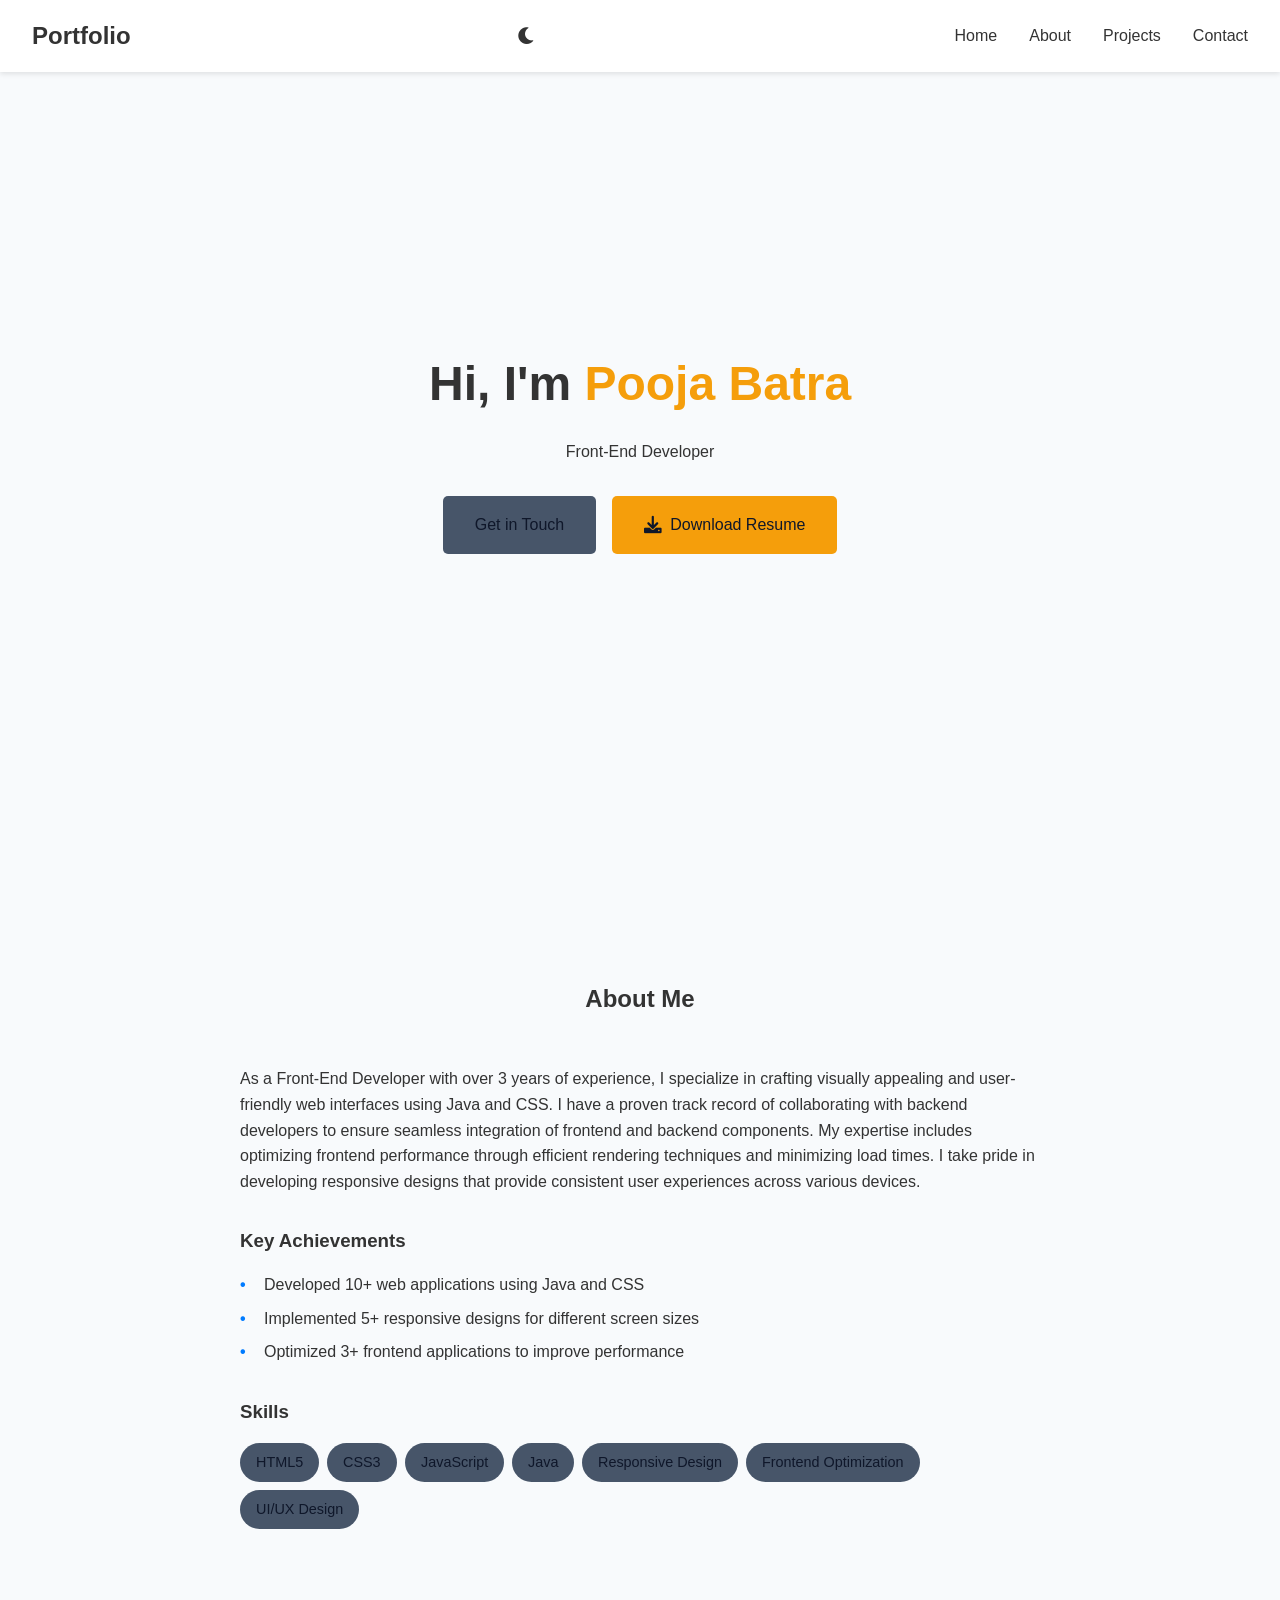
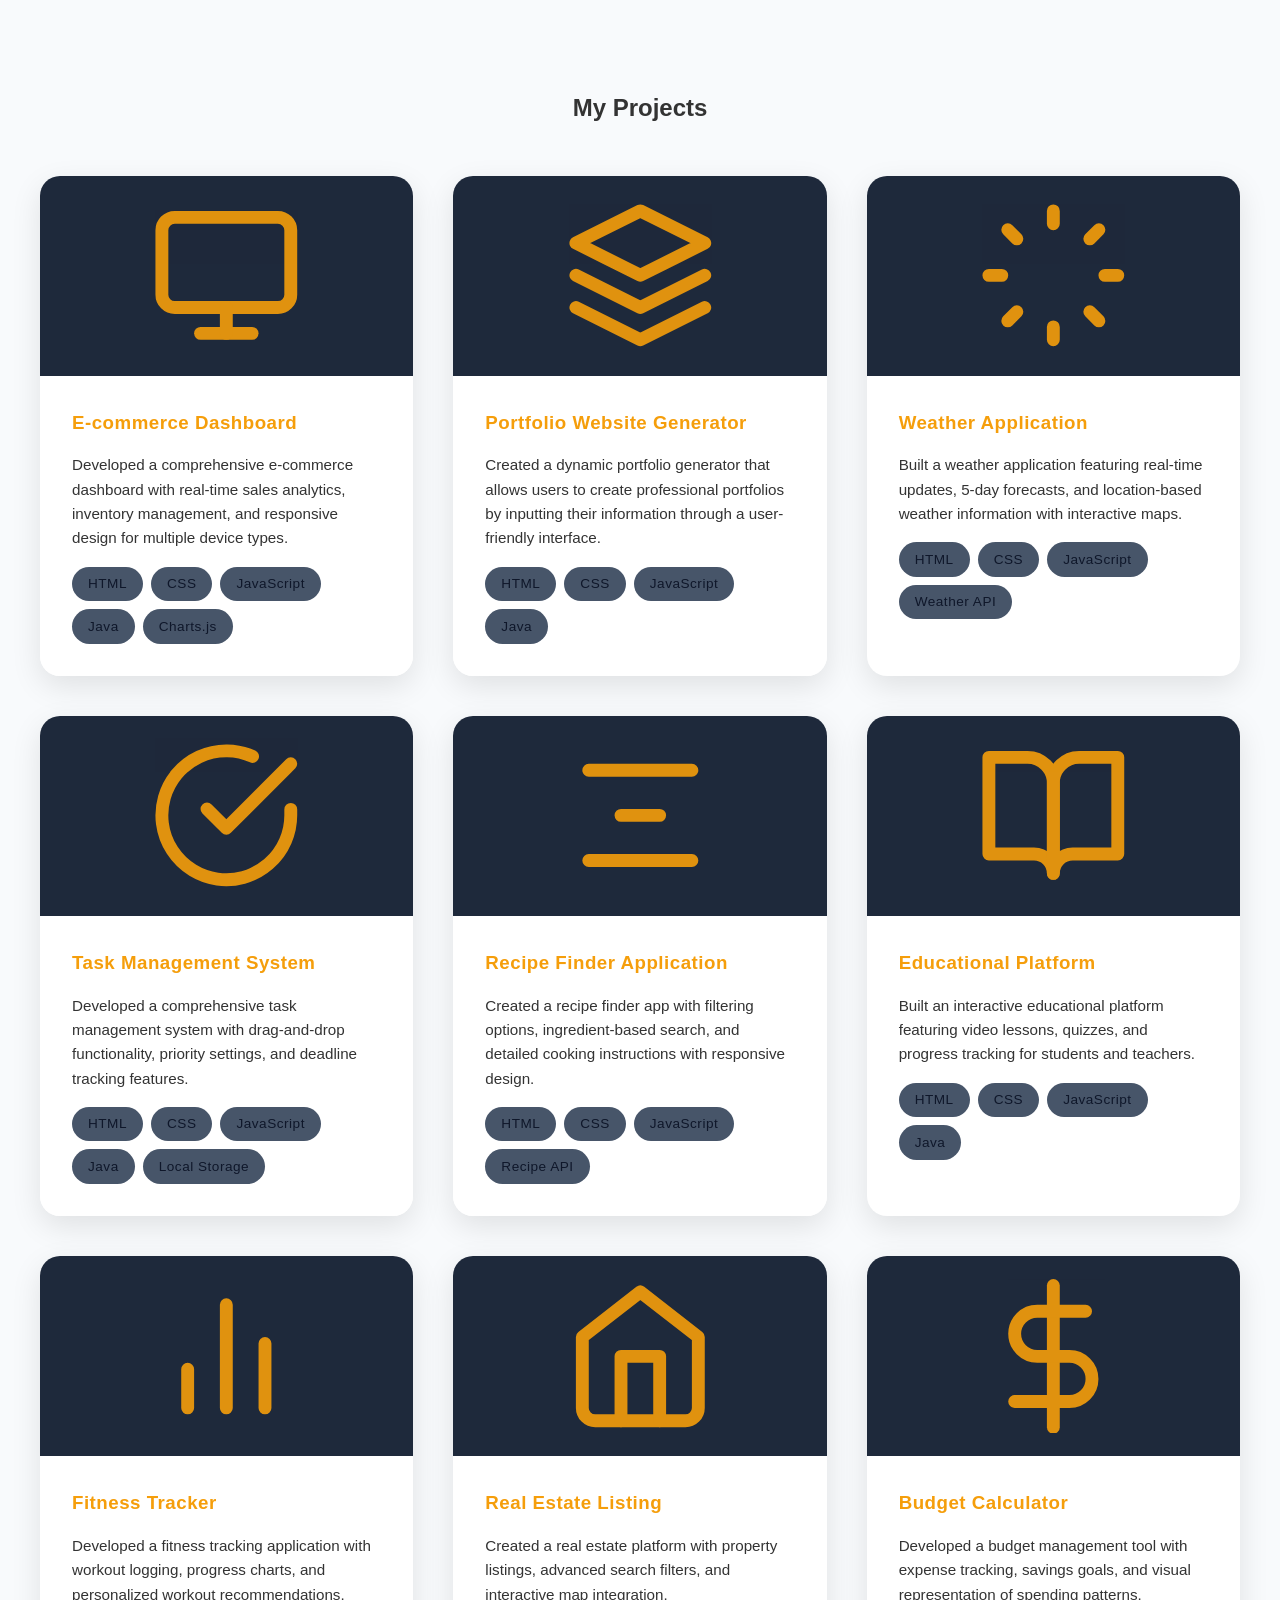
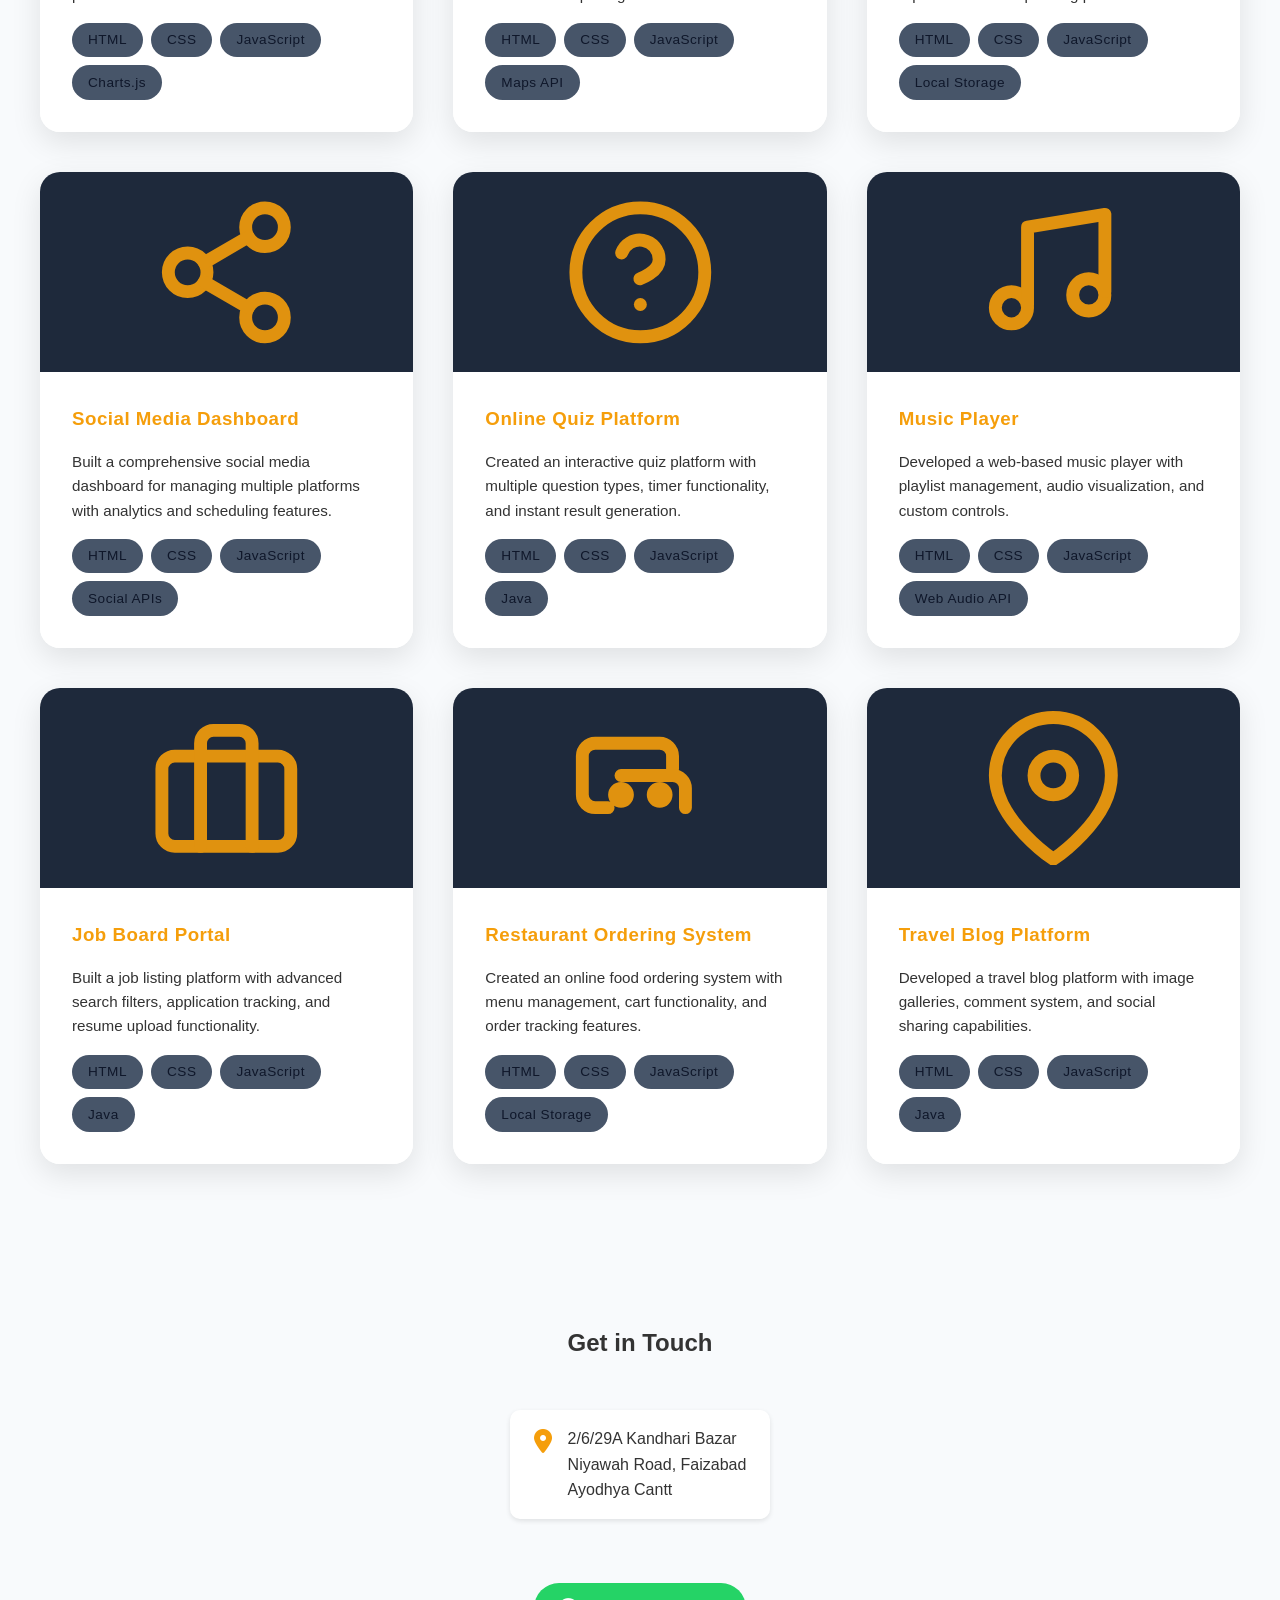
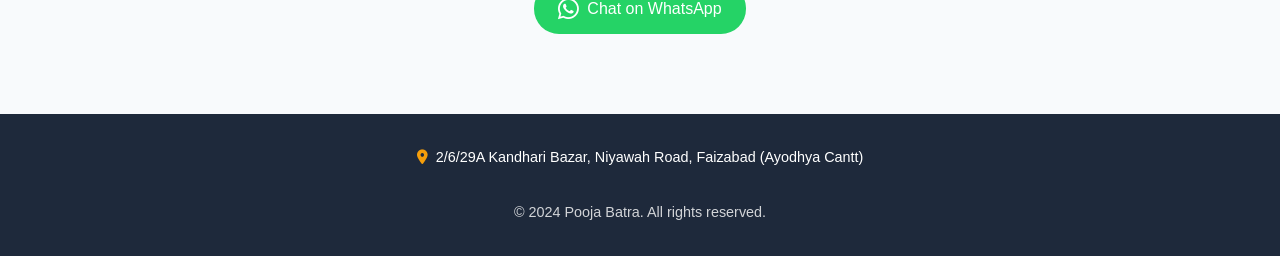
==== commit 2df3c552: "Add files via upload index.html added" ====
--- a/index.html
+++ b/index.html
@@ -1,120 +1,120 @@
-<!DOCTYPE html>
-<html lang="en">
-<head>
-    <meta charset="UTF-8">
-    <meta name="viewport" content="width=device-width, initial-scale=1.0">
-    <title>My Portfolio</title>
-    <link rel="stylesheet" href="styles.css">
-    <link rel="stylesheet" href="https://cdnjs.cloudflare.com/ajax/libs/font-awesome/6.0.0/css/all.min.css">
-</head>
-<body class="light-theme">
-    <!-- Navigation -->
-    <nav>
-        <div class="logo">Portfolio</div>
-        <div class="theme-switch">
-            <button id="themeToggle" aria-label="Toggle theme">
-                <i class="fas fa-moon"></i>
-            </button>
-        </div>
-        <div class="hamburger">
-            <span></span>
-            <span></span>
-            <span></span>
-        </div>
-        <ul class="nav-links">
-            <li><a href="#home">Home</a></li>
-            <li><a href="#about">About</a></li>
-            <li><a href="#projects">Projects</a></li>
-            <li><a href="#contact">Contact</a></li>
-        </ul>
-    </nav>
-
-    <!-- Hero Section -->
-    <section id="home" class="hero">
-        <div class="hero-content">
-            <h1>Hi, I'm <span class="highlight">Pooja Batra</span></h1>
-            <p>Front-End Developer</p>
-            <div class="hero-buttons">
-                <a href="#contact" class="cta-button">Get in Touch</a>
-                <a href="POOJA BATRA F resume.pdf.pdf" class="resume-button" download>
-                    <i class="fas fa-download"></i>
-                    Download Resume
-                </a>
-            </div>
-        </div>
-    </section>
-
-    <!-- About Section -->
-    <section id="about" class="about">
-        <h2>About Me</h2>
-        <div class="about-content">
-            <div class="about-text">
-                <p>As a Front-End Developer with over 3 years of experience, I specialize in crafting visually appealing and user-friendly web interfaces using Java and CSS. I have a proven track record of collaborating with backend developers to ensure seamless integration of frontend and backend components. My expertise includes optimizing frontend performance through efficient rendering techniques and minimizing load times. I take pride in developing responsive designs that provide consistent user experiences across various devices.</p>
-                <div class="experience">
-                    <h3>Key Achievements</h3>
-                    <ul>
-                        <li>Developed 10+ web applications using Java and CSS</li>
-                        <li>Implemented 5+ responsive designs for different screen sizes</li>
-                        <li>Optimized 3+ frontend applications to improve performance</li>
-                    </ul>
-                </div>
-                <div class="skills">
-                    <h3>Skills</h3>
-                    <ul>
-                        <li>HTML5</li>
-                        <li>CSS3</li>
-                        <li>JavaScript</li>
-                        <li>Java</li>
-                        <li>Responsive Design</li>
-                        <li>Frontend Optimization</li>
-                        <li>UI/UX Design</li>
-                    </ul>
-                </div>
-            </div>
-        </div>
-    </section>
-
-    <!-- Projects Section -->
-    <section id="projects" class="projects">
-        <h2>My Projects</h2>
-        <div class="project-grid">
-            <!-- Project cards will be added dynamically via JavaScript -->
-        </div>
-    </section>
-
-    <!-- Contact Section -->
-    <section id="contact" class="contact">
-        <h2>Get in Touch</h2>
-        <div class="contact-content">
-            <div class="contact-info">
-                <div class="address">
-                    <i class="fas fa-map-marker-alt"></i>
-                    <p>2/6/29A Kandhari Bazar<br>
-                    Niyawah Road, Faizabad<br>
-                    Ayodhya Cantt</p>
-                </div>
-            </div>
-            <div class="whatsapp-link">
-                <a href="https://wa.me/918960990430" target="_blank">
-                    <i class="fab fa-whatsapp"></i>
-                    <span>Chat on WhatsApp</span>
-                </a>
-            </div>
-        </div>
-    </section>
-
-    <footer>
-        <div class="footer-content">
-            <div class="footer-address">
-                <i class="fas fa-map-marker-alt"></i>
-                <p>2/6/29A Kandhari Bazar, Niyawah Road, Faizabad (Ayodhya Cantt)</p>
-            </div>
-            <div class="footer-copyright">
-                <p>© 2024 Pooja Batra. All rights reserved.</p>
-            </div>
-        </div>
-    </footer>
-
-    <script src="script.js"></script>
-</body>
-</html> 
+<!DOCTYPE html>
+<html lang="en">
+<head>
+    <meta charset="UTF-8">
+    <meta name="viewport" content="width=device-width, initial-scale=1.0">
+    <title>My Portfolio</title>
+    <link rel="stylesheet" href="styles.css">
+    <link rel="stylesheet" href="https://cdnjs.cloudflare.com/ajax/libs/font-awesome/6.0.0/css/all.min.css">
+</head>
+<body class="light-theme">
+    <!-- Navigation -->
+    <nav>
+        <div class="logo">Portfolio</div>
+        <div class="theme-switch">
+            <button id="themeToggle" aria-label="Toggle theme">
+                <i class="fas fa-moon"></i>
+            </button>
+        </div>
+        <div class="hamburger">
+            <span></span>
+            <span></span>
+            <span></span>
+        </div>
+        <ul class="nav-links">
+            <li><a href="#home">Home</a></li>
+            <li><a href="#about">About</a></li>
+            <li><a href="#projects">Projects</a></li>
+            <li><a href="#contact">Contact</a></li>
+        </ul>
+    </nav>
+
+    <!-- Hero Section -->
+    <section id="home" class="hero">
+        <div class="hero-content">
+            <h1>Hi, I'm <span class="highlight">Pooja Batra</span></h1>
+            <p>Front-End Developer</p>
+            <div class="hero-buttons">
+                <a href="#contact" class="cta-button">Get in Touch</a>
+                <a href="resume pooja updated one more time.pdf" class="resume-button" download>
+                    <i class="fas fa-download"></i>
+                    Download Resume
+                </a>
+            </div>
+        </div>
+    </section>
+
+    <!-- About Section -->
+    <section id="about" class="about">
+        <h2>About Me</h2>
+        <div class="about-content">
+            <div class="about-text">
+                <p>As a Front-End Developer with over 3 years of experience, I specialize in crafting visually appealing and user-friendly web interfaces using Java and CSS. I have a proven track record of collaborating with backend developers to ensure seamless integration of frontend and backend components. My expertise includes optimizing frontend performance through efficient rendering techniques and minimizing load times. I take pride in developing responsive designs that provide consistent user experiences across various devices.</p>
+                <div class="experience">
+                    <h3>Key Achievements</h3>
+                    <ul>
+                        <li>Developed 10+ web applications using Java and CSS</li>
+                        <li>Implemented 5+ responsive designs for different screen sizes</li>
+                        <li>Optimized 3+ frontend applications to improve performance</li>
+                    </ul>
+                </div>
+                <div class="skills">
+                    <h3>Skills</h3>
+                    <ul>
+                        <li>HTML5</li>
+                        <li>CSS3</li>
+                        <li>JavaScript</li>
+                        <li>Java</li>
+                        <li>Responsive Design</li>
+                        <li>Frontend Optimization</li>
+                        <li>UI/UX Design</li>
+                    </ul>
+                </div>
+            </div>
+        </div>
+    </section>
+
+    <!-- Projects Section -->
+    <section id="projects" class="projects">
+        <h2>My Projects</h2>
+        <div class="project-grid">
+            <!-- Project cards will be added dynamically via JavaScript -->
+        </div>
+    </section>
+
+    <!-- Contact Section -->
+    <section id="contact" class="contact">
+        <h2>Get in Touch</h2>
+        <div class="contact-content">
+            <div class="contact-info">
+                <div class="address">
+                    <i class="fas fa-map-marker-alt"></i>
+                    <p>2/6/29A Kandhari Bazar<br>
+                    Niyawah Road, Faizabad<br>
+                    Ayodhya Cantt</p>
+                </div>
+            </div>
+            <div class="whatsapp-link">
+                <a href="https://wa.me/918960990430" target="_blank">
+                    <i class="fab fa-whatsapp"></i>
+                    <span>Chat on WhatsApp</span>
+                </a>
+            </div>
+        </div>
+    </section>
+
+    <footer>
+        <div class="footer-content">
+            <div class="footer-address">
+                <i class="fas fa-map-marker-alt"></i>
+                <p>2/6/29A Kandhari Bazar, Niyawah Road, Faizabad (Ayodhya Cantt)</p>
+            </div>
+            <div class="footer-copyright">
+                <p>© 2024 Pooja Batra. All rights reserved.</p>
+            </div>
+        </div>
+    </footer>
+
+    <script src="script.js"></script>
+</body>
+</html> 
--- a/styles.css
+++ b/styles.css
@@ -0,0 +1,748 @@
+* {
+    margin: 0;
+    padding: 0;
+    box-sizing: border-box;
+}
+
+body {
+    font-family: 'Arial', sans-serif;
+    line-height: 1.6;
+    color: var(--text);
+    background-color: var(--light);
+    transition: background-color 0.3s ease, color 0.3s ease;
+}
+
+/* Navigation */
+nav {
+    position: fixed;
+    top: 0;
+    width: 100%;
+    background-color: var(--nav-bg);
+    padding: 1rem 2rem;
+    box-shadow: 0 2px 5px rgba(0,0,0,0.1);
+    z-index: 1000;
+    display: flex;
+    justify-content: space-between;
+    align-items: center;
+}
+
+.logo {
+    font-size: 1.5rem;
+    font-weight: bold;
+}
+
+.nav-links {
+    display: flex;
+    list-style: none;
+}
+
+.nav-links li {
+    margin-left: 2rem;
+}
+
+.nav-links a {
+    text-decoration: none;
+    color: var(--text);
+    transition: color 0.3s;
+}
+
+.nav-links a:hover {
+    color: var(--highlight);
+}
+
+/* Updated Color Theme */
+:root {
+    --primary: #1E293B;    /* Darker blue */
+    --secondary: #334155;  /* Slate blue */
+    --accent: #475569;     /* Light slate */
+    --highlight: #F59E0B;  /* Amber */
+    --light: #F8FAFC;      /* Light gray */
+    --dark: #0F172A;       /* Navy */
+    --text: #333333;       /* Text color */
+    --card-bg: #FFFFFF;    /* Card background */
+    --nav-bg: #FFFFFF;     /* Navigation background */
+    --footer-bg: #1E293B;  /* Footer background */
+}
+
+/* Add Animation Keyframes */
+@keyframes fadeInUp {
+    from {
+        opacity: 0;
+        transform: translateY(20px);
+    }
+    to {
+        opacity: 1;
+        transform: translateY(0);
+    }
+}
+
+@keyframes float {
+    0% { transform: translateY(0px); }
+    50% { transform: translateY(-10px); }
+    100% { transform: translateY(0px); }
+}
+
+/* Update existing sections with animations */
+.hero, .about, .projects, .contact {
+    opacity: 0;
+    animation: fadeInUp 0.8s ease-out forwards;
+}
+
+/* Hero Section */
+.hero {
+    height: 100vh;
+    display: flex;
+    align-items: center;
+    justify-content: center;
+    text-align: center;
+    background-color: var(--light);
+}
+
+.hero-content h1 {
+    font-size: 3rem;
+    margin-bottom: 1rem;
+}
+
+.highlight {
+    color: var(--highlight);
+}
+
+.cta-button {
+    display: inline-flex;
+    align-items: center;
+    padding: 1rem 2rem;
+    background-color: var(--accent);
+    color: var(--dark);
+    text-decoration: none;
+    border-radius: 5px;
+    transition: all 0.3s ease;
+}
+
+.cta-button:hover {
+    background-color: var(--highlight);
+}
+
+/* About Section */
+.about {
+    padding: 5rem 2rem;
+}
+
+h2 {
+    text-align: center;
+    margin-bottom: 3rem;
+}
+
+.about-content {
+    max-width: 800px;
+    margin: 0 auto;
+}
+
+.skills ul {
+    display: flex;
+    flex-wrap: wrap;
+    list-style: none;
+    margin-top: 1rem;
+    gap: 0.5rem;
+}
+
+.skills li {
+    background-color: var(--accent);
+    color: var(--dark);
+    padding: 0.5rem 1rem;
+    border-radius: 20px;
+    font-size: 0.9rem;
+}
+
+/* Projects Section */
+.projects {
+    padding: 5rem 2rem;
+    background-color: var(--light);
+}
+
+.project-grid {
+    display: grid;
+    grid-template-columns: repeat(auto-fit, minmax(300px, 1fr));
+    gap: 2.5rem;
+    max-width: 1200px;
+    margin: 0 auto;
+}
+
+.project-card {
+    background: var(--card-bg);
+    border-radius: 20px;
+    overflow: hidden;
+    box-shadow: 0 10px 30px rgba(0,0,0,0.1);
+    transition: all 0.4s ease, background-color 0.3s ease;
+    position: relative;
+    cursor: pointer;
+}
+
+.project-card:hover {
+    transform: translateY(-10px) scale(1.02);
+    box-shadow: 0 20px 40px rgba(0,0,0,0.2);
+}
+
+.project-graphic {
+    height: 200px;
+    position: relative;
+    overflow: hidden;
+    background: var(--primary);
+    display: flex;
+    align-items: center;
+    justify-content: center;
+    padding: 2rem;
+}
+
+.project-graphic svg {
+    width: 50%;
+    height: auto;
+    animation: float 3s ease-in-out infinite;
+    stroke: var(--highlight);
+    opacity: 0.9;
+}
+
+.project-info {
+    padding: 2rem;
+    background: var(--card-bg);
+    color: var(--text);
+    min-height: 250px;
+    display: flex;
+    flex-direction: column;
+    gap: 1rem;
+}
+
+.project-info h3 {
+    color: var(--highlight);
+    font-weight: 600;
+    letter-spacing: 0.5px;
+}
+
+.project-info p {
+    color: var(--text);
+    font-size: 0.95rem;
+}
+
+.technologies {
+    display: flex;
+    flex-wrap: wrap;
+    gap: 0.5rem;
+    margin-top: auto;
+}
+
+.technologies span {
+    background: var(--accent);
+    color: var(--dark);
+    padding: 0.4rem 1rem;
+    border-radius: 20px;
+    font-size: 0.85rem;
+    transition: all 0.3s ease;
+    letter-spacing: 0.5px;
+}
+
+.technologies span:hover {
+    background: var(--highlight);
+    transform: scale(1.05);
+}
+
+/* Add scroll reveal animation */
+.project-card {
+    opacity: 0;
+    transform: translateY(20px);
+    transition: all 0.6s ease;
+}
+
+.project-card.visible {
+    opacity: 1;
+    transform: translateY(0);
+}
+
+/* Contact Section */
+.contact {
+    padding: 5rem 2rem;
+}
+
+.contact-content {
+    max-width: 600px;
+    margin: 0 auto;
+    display: flex;
+    flex-direction: column;
+    align-items: center;
+    gap: 2rem;
+}
+
+.contact-info {
+    text-align: center;
+    width: 100%;
+}
+
+/* Footer */
+footer {
+    text-align: center;
+    padding: 2rem;
+    background-color: var(--footer-bg);
+}
+
+.footer-content {
+    display: flex;
+    flex-direction: column;
+    align-items: center;
+    gap: 1rem;
+    max-width: 1200px;
+    margin: 0 auto;
+}
+
+.footer-address {
+    display: flex;
+    align-items: center;
+    gap: 0.5rem;
+    color: #FFFFFF;
+    font-size: 0.9rem;
+    margin-bottom: 1rem;
+}
+
+.footer-address i {
+    color: var(--highlight);
+}
+
+.footer-address p {
+    color: #FFFFFF;
+}
+
+.footer-copyright {
+    color: #FFFFFF;
+    opacity: 0.8;
+    font-size: 0.9rem;
+}
+
+/* Dark theme specific footer adjustments */
+.dark-theme .footer-address,
+.dark-theme .footer-address p,
+.dark-theme .footer-copyright {
+    color: #FFFFFF;
+}
+
+/* Responsive footer */
+@media (max-width: 768px) {
+    .footer-content {
+        padding: 0 1rem;
+    }
+}
+
+/* Responsive Design */
+@media (max-width: 768px) {
+    .nav-links {
+        display: none;
+    }
+    
+    .hero-content h1 {
+        font-size: 2rem;
+    }
+}
+
+/* Experience Section */
+.experience {
+    margin: 2rem 0;
+}
+
+.experience ul {
+    list-style: none;
+    margin-top: 1rem;
+}
+
+.experience li {
+    margin-bottom: 0.5rem;
+    padding-left: 1.5rem;
+    position: relative;
+}
+
+.experience li:before {
+    content: "•";
+    color: #007bff;
+    font-weight: bold;
+    position: absolute;
+    left: 0;
+}
+
+/* Update Contact Section */
+.contact-links {
+    display: flex;
+    flex-direction: column;
+    align-items: center;
+    gap: 1.5rem;
+    margin-top: 2rem;
+}
+
+.whatsapp-link a {
+    display: flex;
+    align-items: center;
+    gap: 0.5rem;
+    background-color: #25D366;
+    color: white;
+    padding: 0.8rem 1.5rem;
+    border-radius: 25px;
+    text-decoration: none;
+    transition: background-color 0.3s;
+}
+
+.whatsapp-link a:hover {
+    background-color: #128C7E;
+}
+
+.whatsapp-link i {
+    font-size: 1.5rem;
+}
+
+.whatsapp-link span {
+    font-weight: 500;
+}
+
+/* Add to Contact Section styles */
+.contact-info {
+    text-align: center;
+    margin-bottom: 2rem;
+}
+
+.address {
+    display: inline-flex;
+    align-items: flex-start;
+    gap: 1rem;
+    padding: 1rem 1.5rem;
+    background-color: var(--card-bg);
+    border-radius: 10px;
+    box-shadow: 0 2px 5px rgba(0,0,0,0.1);
+}
+
+.address i {
+    color: var(--highlight);
+    font-size: 1.5rem;
+    margin-top: 0.2rem;
+}
+
+.address p {
+    text-align: left;
+    line-height: 1.6;
+    color: var(--text);
+}
+
+/* Add Theme Variables */
+.light-theme {
+    --primary: #1E293B;    /* Darker blue */
+    --secondary: #334155;  /* Slate blue */
+    --accent: #475569;     /* Light slate */
+    --highlight: #F59E0B;  /* Amber */
+    --light: #F8FAFC;      /* Light gray */
+    --dark: #0F172A;       /* Navy */
+    --text: #333333;       /* Text color */
+    --card-bg: #FFFFFF;    /* Card background */
+    --nav-bg: #FFFFFF;     /* Navigation background */
+    --footer-bg: #1E293B;  /* Footer background */
+}
+
+.dark-theme {
+    --primary: #1A1A1A;    /* Almost black */
+    --secondary: #2D2D2D;  /* Dark grey */
+    --accent: #3D3D3D;     /* Medium grey */
+    --highlight: #F59E0B;  /* Amber */
+    --light: #121212;      /* Darker background */
+    --dark: #FFFFFF;       /* White for contrast */
+    --text: #FFFFFF;       /* Text color */
+    --card-bg: #2D2D2D;    /* Card background */
+    --nav-bg: #1A1A1A;     /* Navigation background */
+    --footer-bg: #1A1A1A;  /* Footer background */
+}
+
+/* Theme Switch Styles */
+#themeToggle {
+    background: none;
+    border: none;
+    color: var(--text);
+    font-size: 1.2rem;
+    cursor: pointer;
+    padding: 0.5rem;
+    border-radius: 50%;
+    width: 40px;
+    height: 40px;
+    display: flex;
+    align-items: center;
+    justify-content: center;
+    transition: all 0.3s ease;
+}
+
+#themeToggle:hover {
+    background: var(--accent);
+    color: var(--light);
+}
+
+/* Dark theme specific styles */
+.dark-theme #themeToggle {
+    color: #FFFFFF;
+}
+
+.dark-theme #themeToggle:hover {
+    background: var(--accent);
+    color: var(--dark);
+}
+
+/* Add smooth transition for theme switch */
+body {
+    transition: background-color 0.3s ease, color 0.3s ease;
+}
+
+.project-card, .project-graphic, .technologies span {
+    transition: all 0.4s ease, background-color 0.3s ease;
+}
+
+/* Add Hamburger Menu Styles */
+.hamburger {
+    display: none;
+    cursor: pointer;
+    padding: 10px;
+}
+
+.hamburger span {
+    display: block;
+    width: 25px;
+    height: 3px;
+    background-color: var(--text);
+    margin: 5px 0;
+    transition: all 0.4s ease;
+}
+
+/* Hamburger Animation */
+.hamburger.active span:nth-child(1) {
+    transform: rotate(-45deg) translate(-5px, 6px);
+}
+
+.hamburger.active span:nth-child(2) {
+    opacity: 0;
+}
+
+.hamburger.active span:nth-child(3) {
+    transform: rotate(45deg) translate(-5px, -6px);
+}
+
+/* Update Navigation for Mobile */
+@media (max-width: 768px) {
+    .hamburger {
+        display: block;
+        z-index: 1001;
+    }
+
+    .nav-links {
+        position: fixed;
+        top: 0;
+        right: -100%;
+        height: 100vh;
+        width: 100%;
+        background: var(--nav-bg);
+        display: flex !important;
+        flex-direction: column;
+        justify-content: center;
+        align-items: center;
+        transition: 0.5s ease;
+        z-index: 1000;
+    }
+
+    .nav-links.active {
+        right: 0;
+    }
+
+    .nav-links li {
+        margin: 2rem 0;
+        opacity: 0;
+        transform: translateX(50px);
+    }
+
+    .nav-links.active li {
+        opacity: 1;
+        transform: translateX(0);
+        transition: all 0.4s ease;
+    }
+
+    .dark-theme .hamburger span {
+        background-color: #FFFFFF;
+    }
+
+    .dark-theme .nav-links {
+        background: var(--nav-bg);
+    }
+
+    .logo {
+        margin-right: auto;
+    }
+
+    .theme-switch {
+        margin-right: 1rem;
+        margin-left: 0;
+    }
+}
+
+/* Add animation for nav links */
+@keyframes navLinkFade {
+    from {
+        opacity: 0;
+        transform: translateX(50px);
+    }
+    to {
+        opacity: 1;
+        transform: translateX(0);
+    }
+}
+
+/* Add More Animations */
+@keyframes slideInLeft {
+    from {
+        transform: translateX(-100px);
+        opacity: 0;
+    }
+    to {
+        transform: translateX(0);
+        opacity: 1;
+    }
+}
+
+@keyframes slideInRight {
+    from {
+        transform: translateX(100px);
+        opacity: 0;
+    }
+    to {
+        transform: translateX(0);
+        opacity: 1;
+    }
+}
+
+@keyframes fadeInScale {
+    from {
+        transform: scale(0.9);
+        opacity: 0;
+    }
+    to {
+        transform: scale(1);
+        opacity: 1;
+    }
+}
+
+/* Apply Animations to Elements */
+.logo {
+    animation: slideInLeft 0.8s ease forwards;
+}
+
+.hero-content {
+    animation: fadeInScale 1s ease forwards;
+}
+
+.about-content {
+    opacity: 0;
+    animation: slideInRight 0.8s ease forwards;
+    animation-delay: 0.3s;
+}
+
+.skills li {
+    opacity: 0;
+    animation: fadeInScale 0.5s ease forwards;
+}
+
+.skills li:nth-child(1) { animation-delay: 0.1s; }
+.skills li:nth-child(2) { animation-delay: 0.2s; }
+.skills li:nth-child(3) { animation-delay: 0.3s; }
+.skills li:nth-child(4) { animation-delay: 0.4s; }
+.skills li:nth-child(5) { animation-delay: 0.5s; }
+.skills li:nth-child(6) { animation-delay: 0.6s; }
+.skills li:nth-child(7) { animation-delay: 0.7s; }
+
+/* Update Project Card Animations */
+.project-card {
+    opacity: 0;
+    transform: translateY(30px);
+    transition: all 0.6s cubic-bezier(0.4, 0, 0.2, 1);
+}
+
+.project-card.visible {
+    opacity: 1;
+    transform: translateY(0);
+}
+
+.project-card:hover {
+    transform: translateY(-10px) scale(1.02);
+    box-shadow: 0 20px 40px rgba(0,0,0,0.2);
+}
+
+/* Responsive Adjustments */
+@media (max-width: 1024px) {
+    .project-grid {
+        grid-template-columns: repeat(auto-fit, minmax(280px, 1fr));
+        padding: 0 1rem;
+    }
+}
+
+@media (max-width: 480px) {
+    .hero-content h1 {
+        font-size: 2rem;
+    }
+
+    .about, .projects, .contact {
+        padding: 3rem 1rem;
+    }
+
+    .skills ul {
+        justify-content: center;
+    }
+}
+
+/* Add Hero Buttons Container */
+.hero-buttons {
+    display: flex;
+    gap: 1rem;
+    margin-top: 2rem;
+    justify-content: center;
+}
+
+/* Update existing cta-button */
+.cta-button {
+    display: inline-flex;
+    align-items: center;
+    padding: 1rem 2rem;
+    background-color: var(--accent);
+    color: var(--dark);
+    text-decoration: none;
+    border-radius: 5px;
+    transition: all 0.3s ease;
+}
+
+/* Add Resume Button Styles */
+.resume-button {
+    display: inline-flex;
+    align-items: center;
+    gap: 0.5rem;
+    padding: 1rem 2rem;
+    background-color: var(--highlight);
+    color: var(--dark);
+    text-decoration: none;
+    border-radius: 5px;
+    transition: all 0.3s ease;
+}
+
+.resume-button i {
+    font-size: 1.1rem;
+}
+
+.cta-button:hover,
+.resume-button:hover {
+    transform: translateY(-3px);
+    box-shadow: 0 5px 15px rgba(0,0,0,0.2);
+}
+
+/* Responsive adjustments */
+@media (max-width: 480px) {
+    .hero-buttons {
+        flex-direction: column;
+        align-items: center;
+    }
+
+    .cta-button,
+    .resume-button {
+        width: 100%;
+        justify-content: center;
+    }
+} 
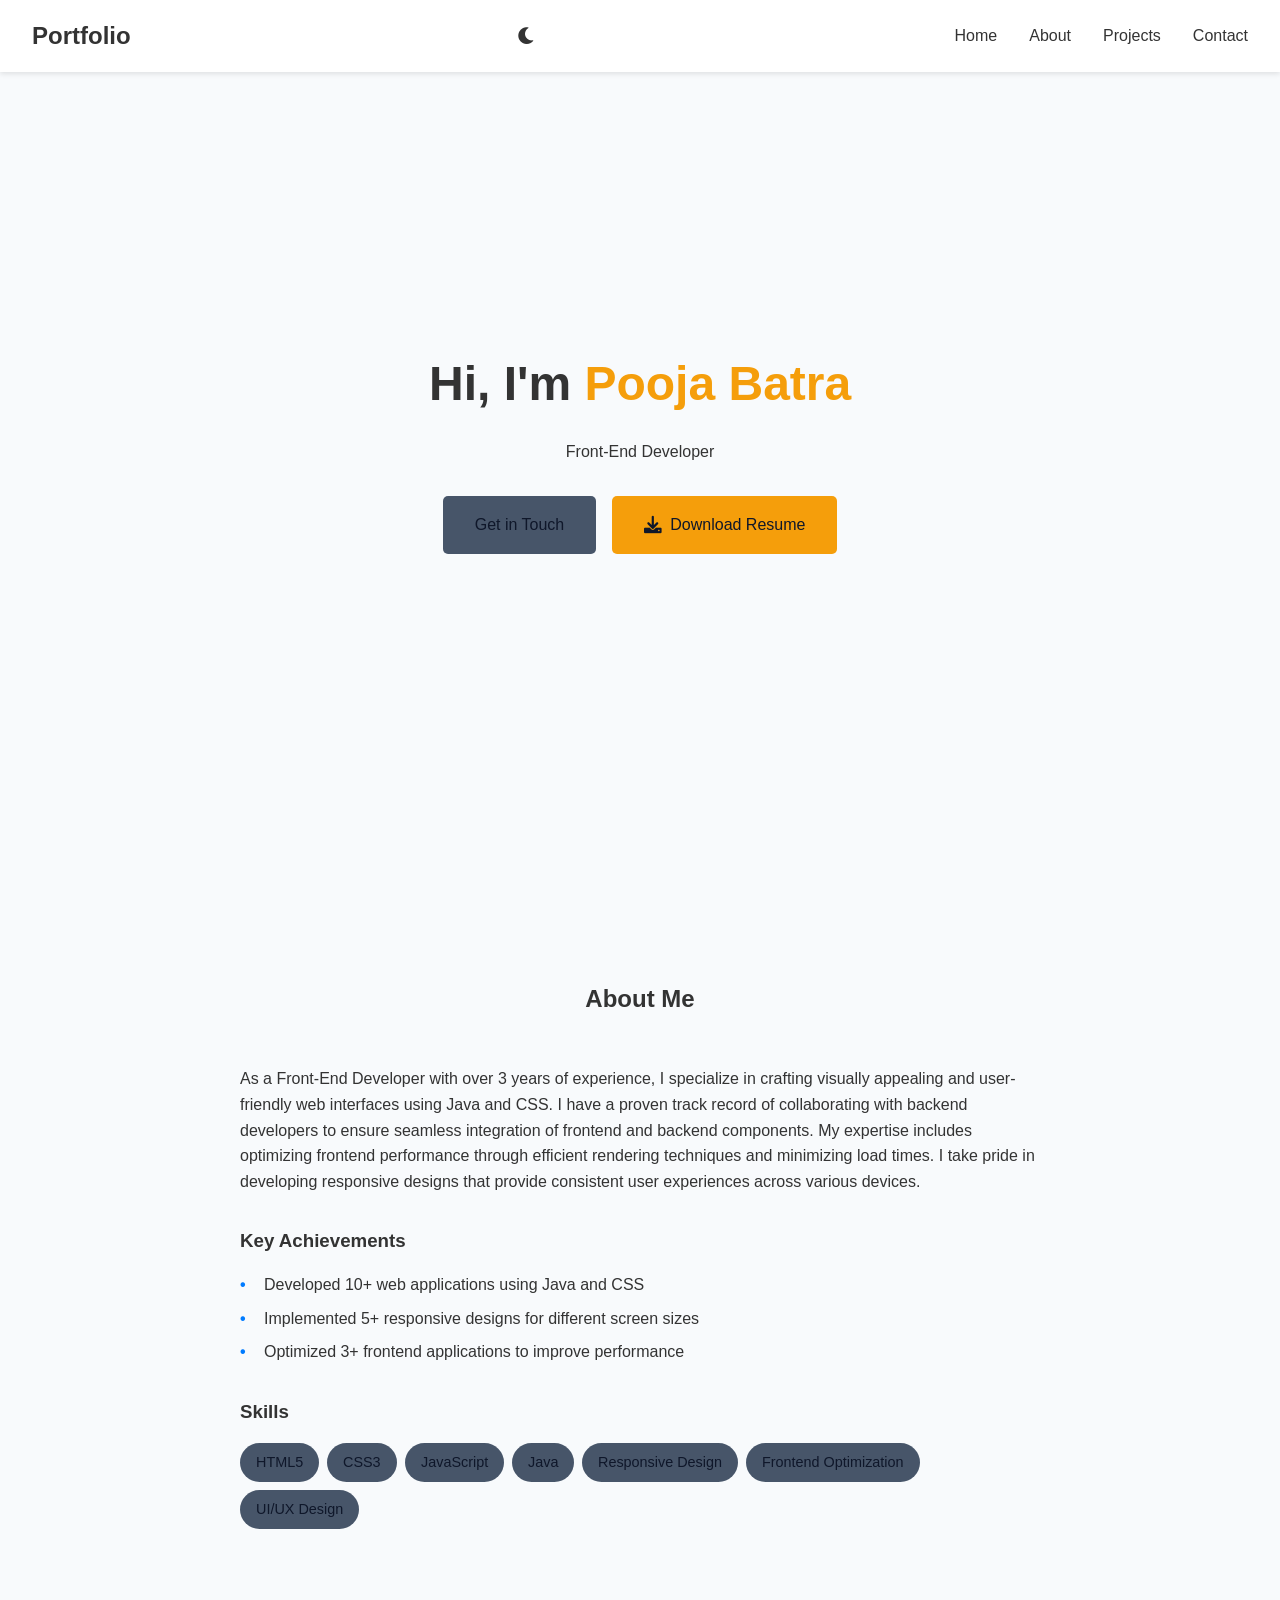
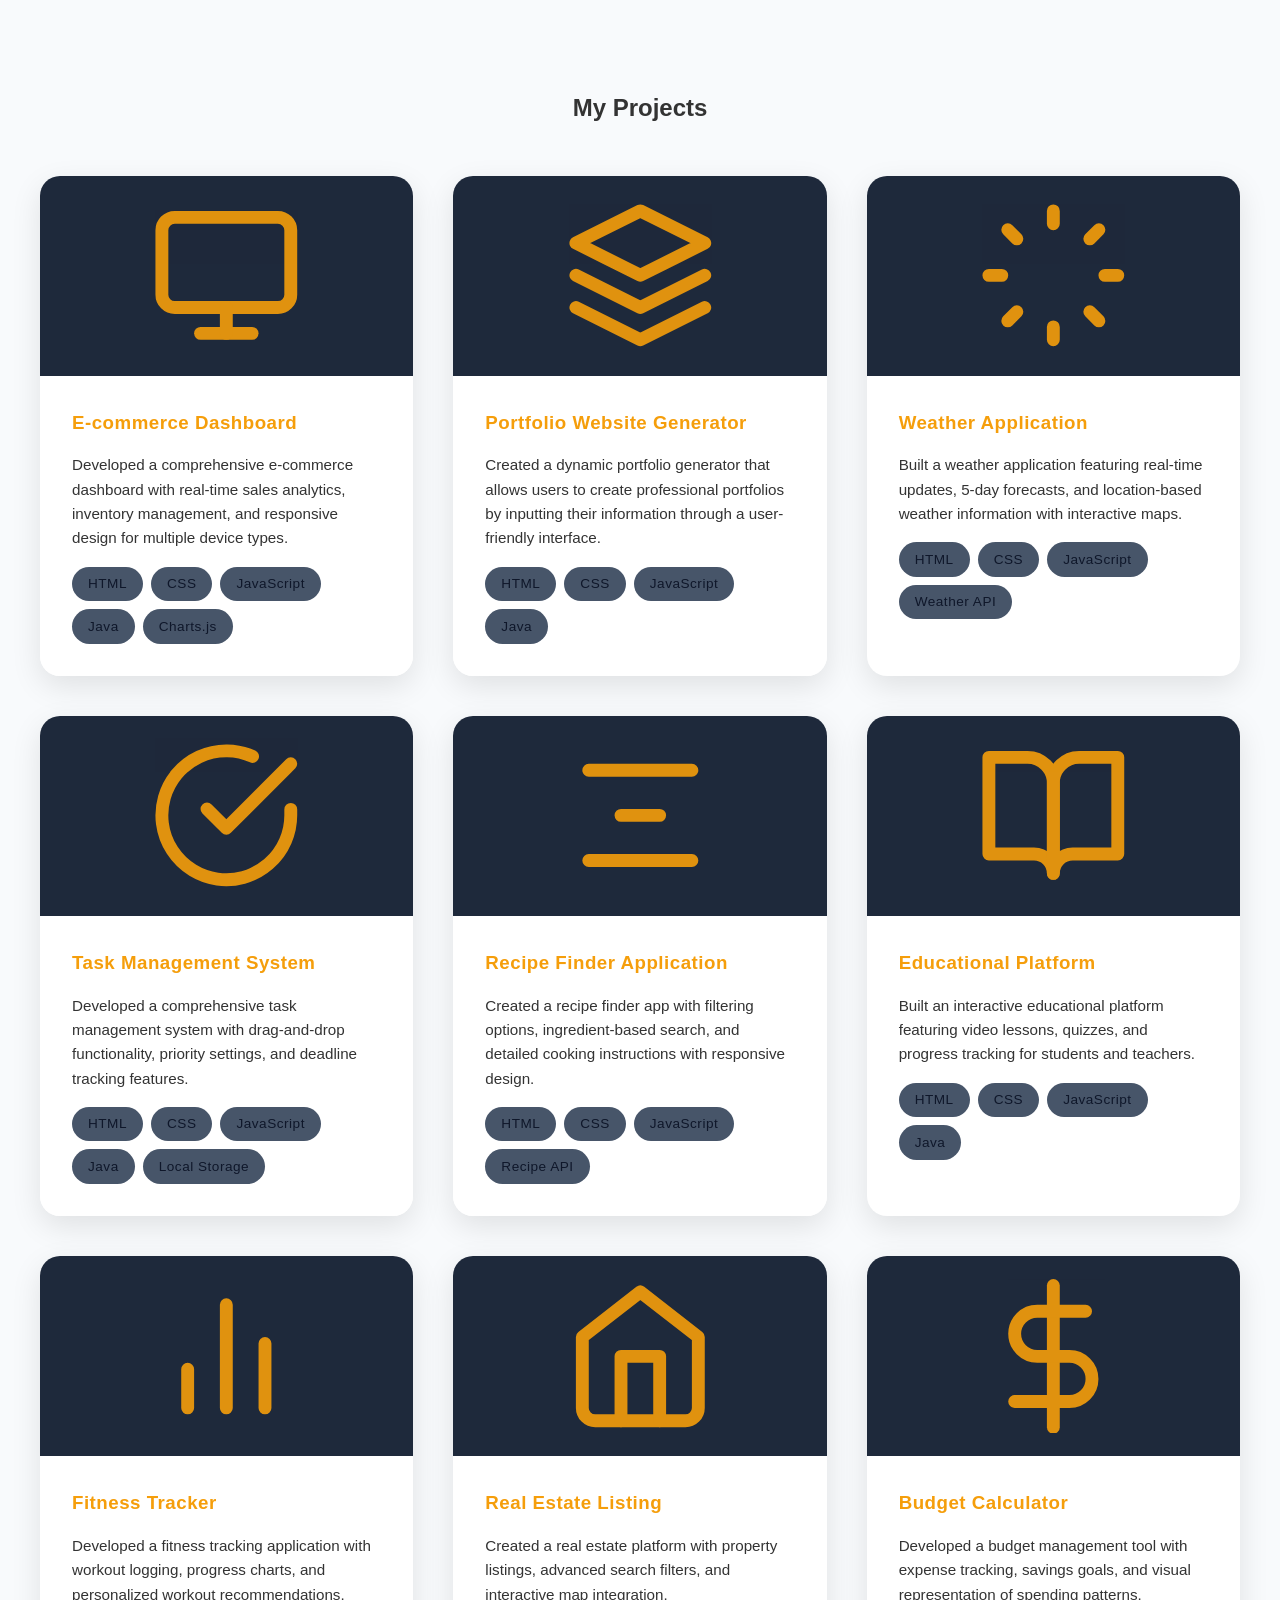
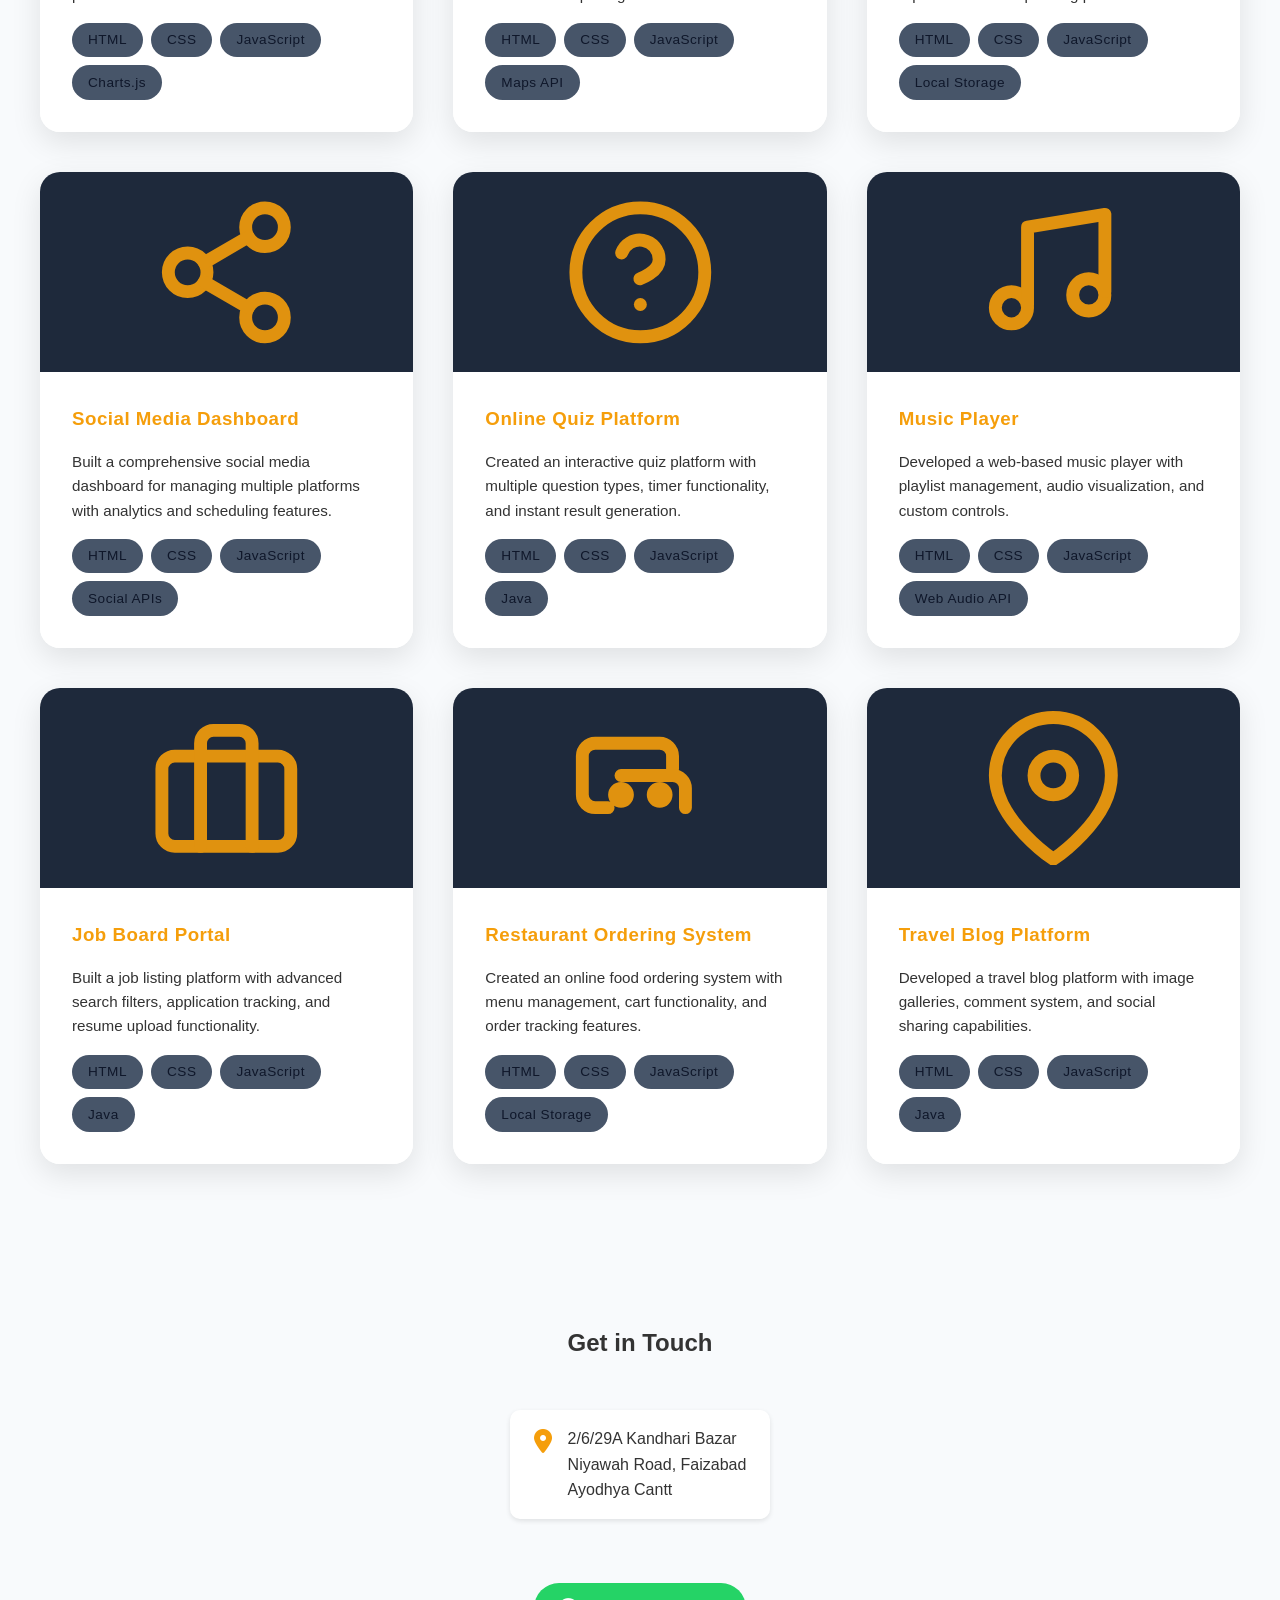
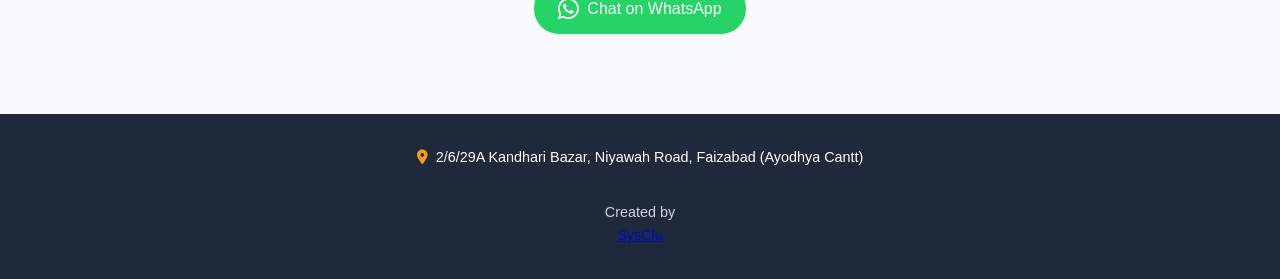
==== commit 79471978: "Update index.html" ====
--- a/index.html
+++ b/index.html
@@ -36,7 +36,7 @@
             <p>Front-End Developer</p>
             <div class="hero-buttons">
                 <a href="#contact" class="cta-button">Get in Touch</a>
-                <a href="resume pooja updated one more time.pdf" class="resume-button" download>
+                <a href="Pooja Batra Data analyst resume.pdf" class="resume-button" download>
                     <i class="fas fa-download"></i>
                     Download Resume
                 </a>
@@ -95,7 +95,7 @@
                 </div>
             </div>
             <div class="whatsapp-link">
-                <a href="https://wa.me/918960990430" target="_blank">
+                <a href="https://wa.me/919214018352" target="_blank">
                     <i class="fab fa-whatsapp"></i>
                     <span>Chat on WhatsApp</span>
                 </a>
@@ -110,7 +110,7 @@
                 <p>2/6/29A Kandhari Bazar, Niyawah Road, Faizabad (Ayodhya Cantt)</p>
             </div>
             <div class="footer-copyright">
-                <p>© 2024 Pooja Batra. All rights reserved.</p>
+                <p>Created by </p> <a href="https://sysclu.com">SysClu</a>
             </div>
         </div>
     </footer>
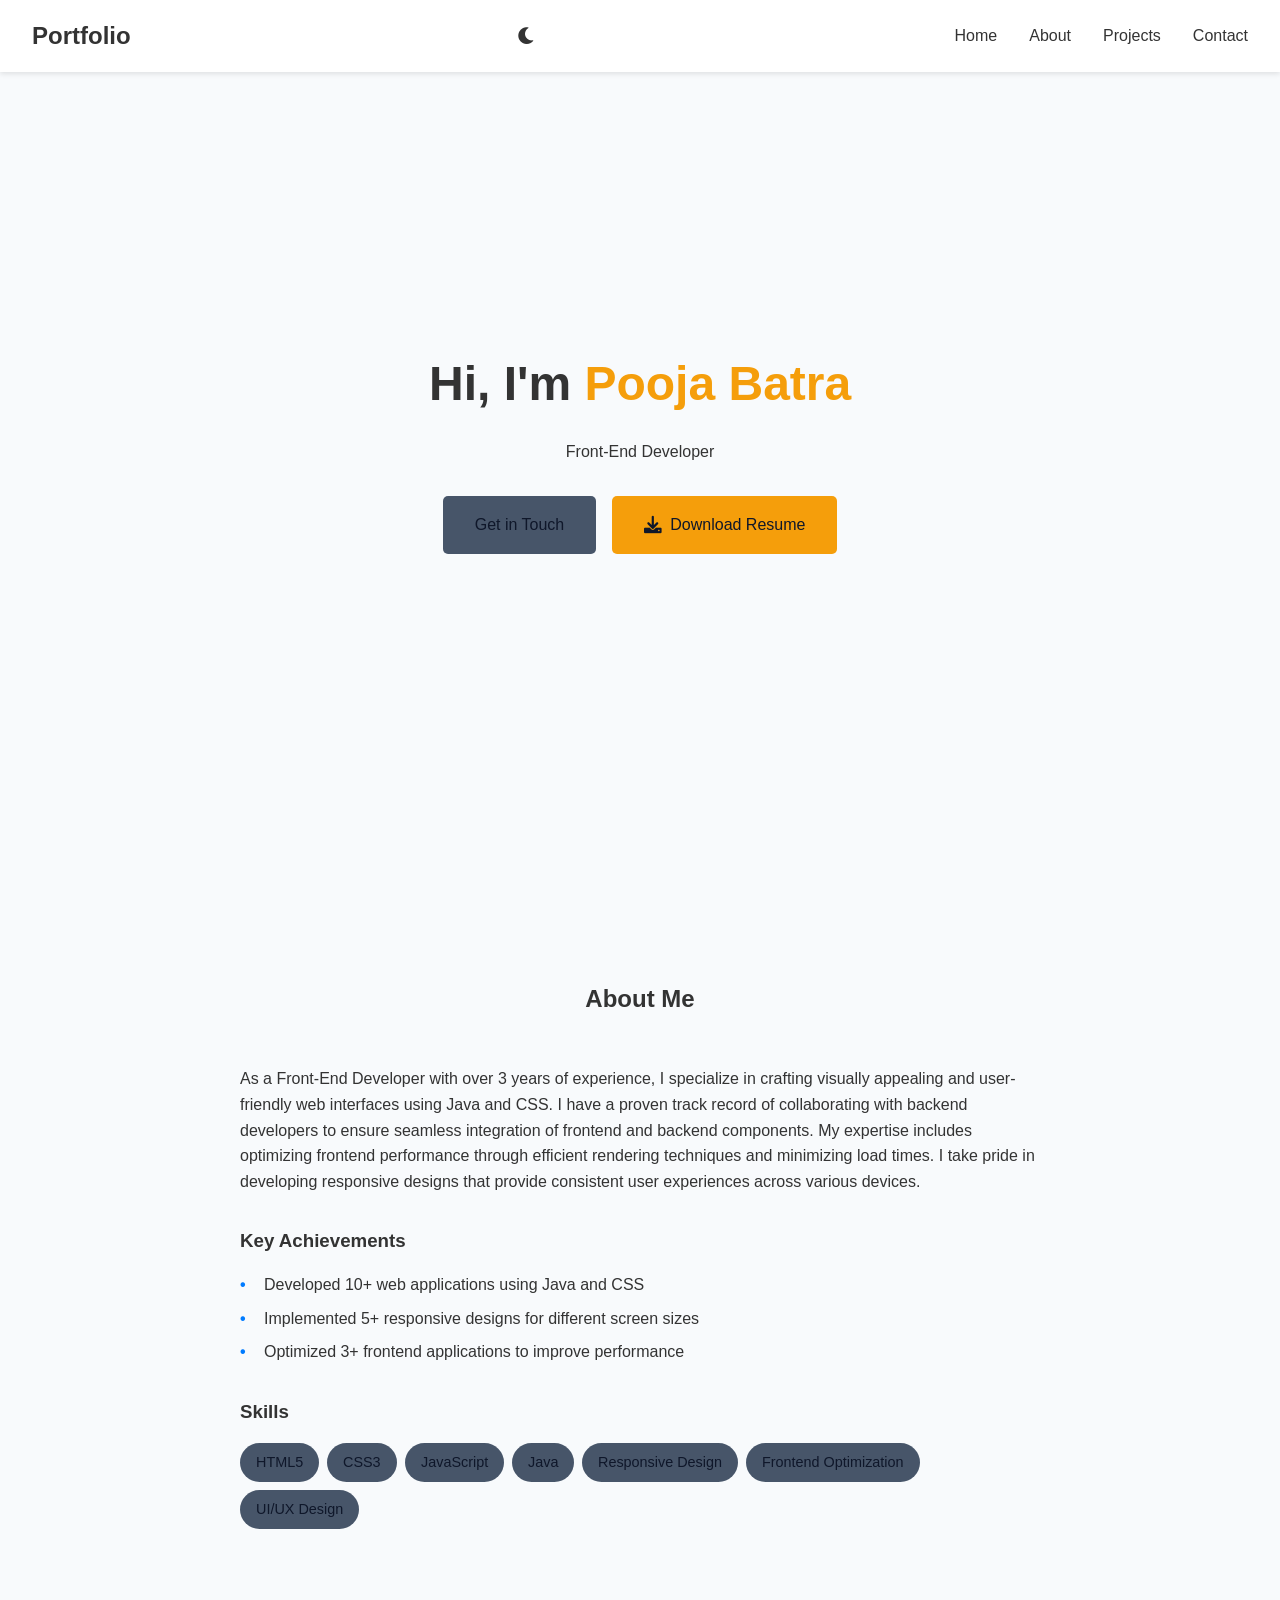
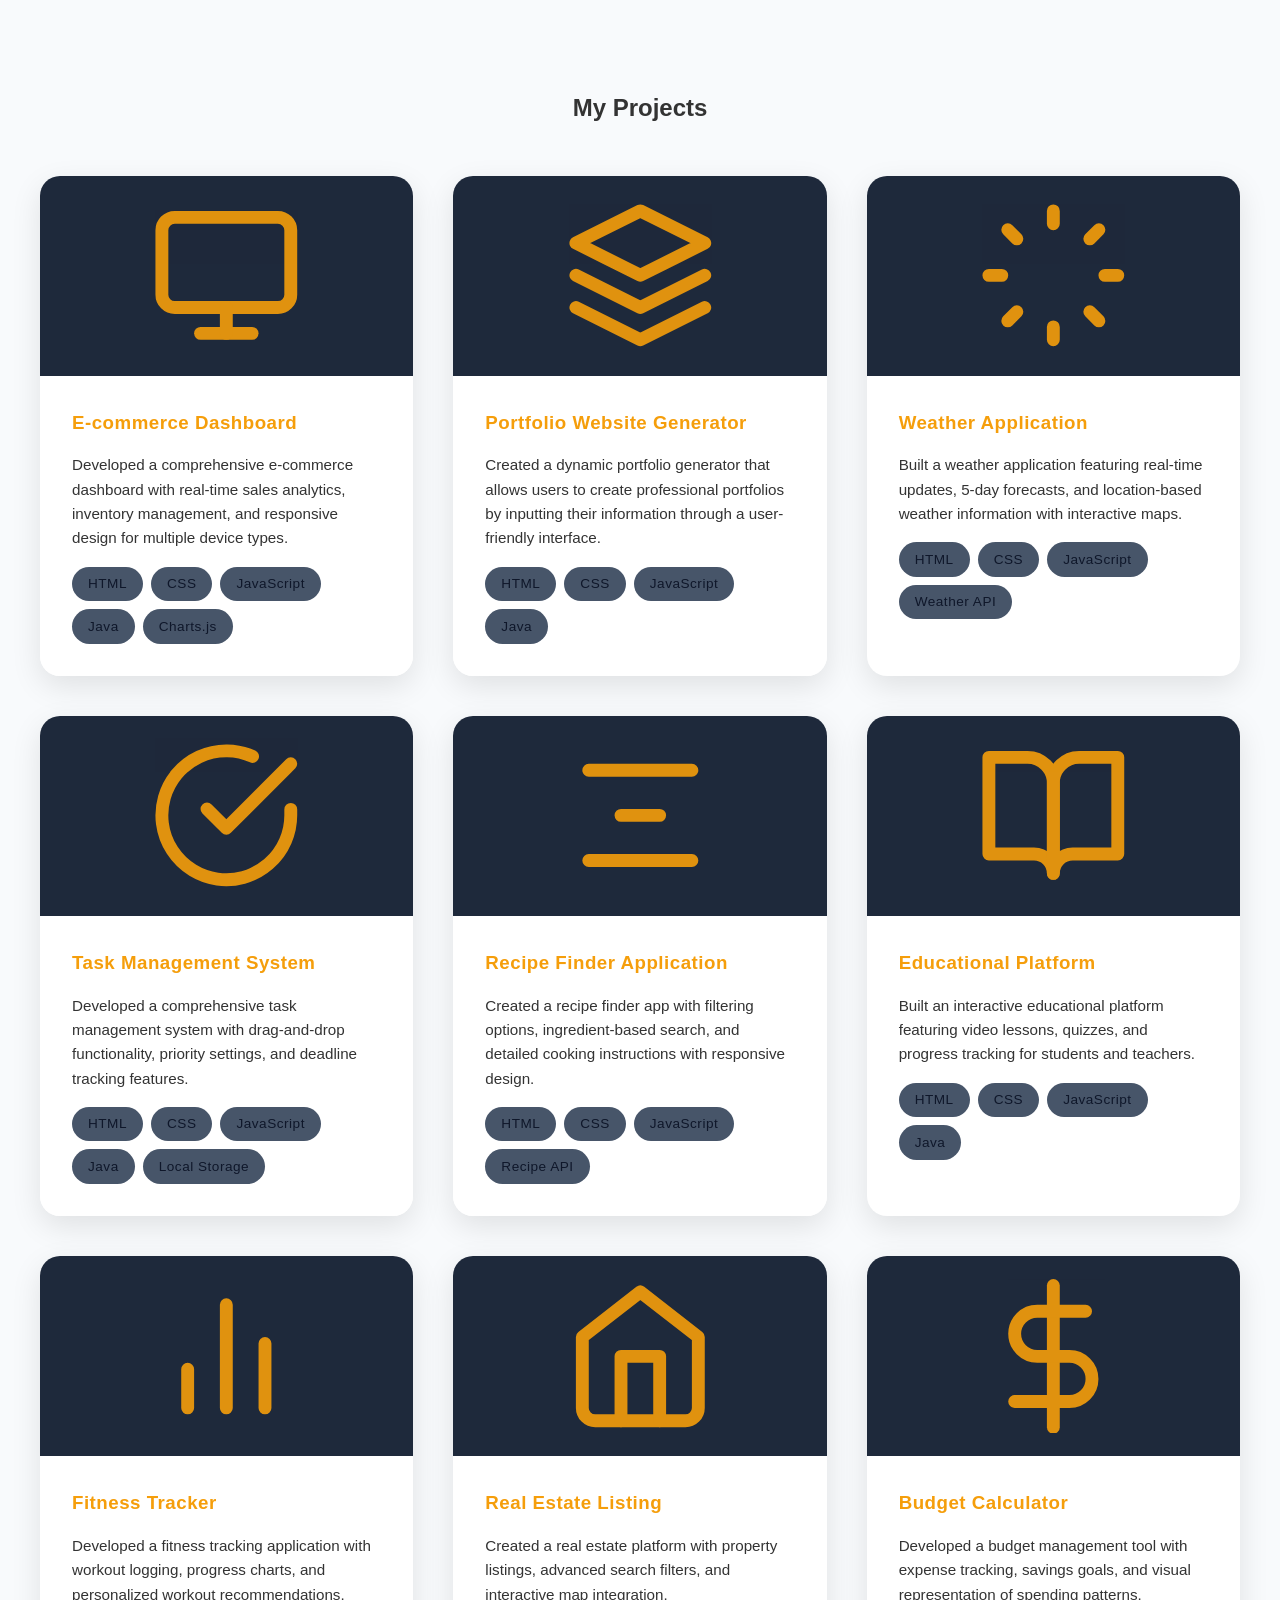
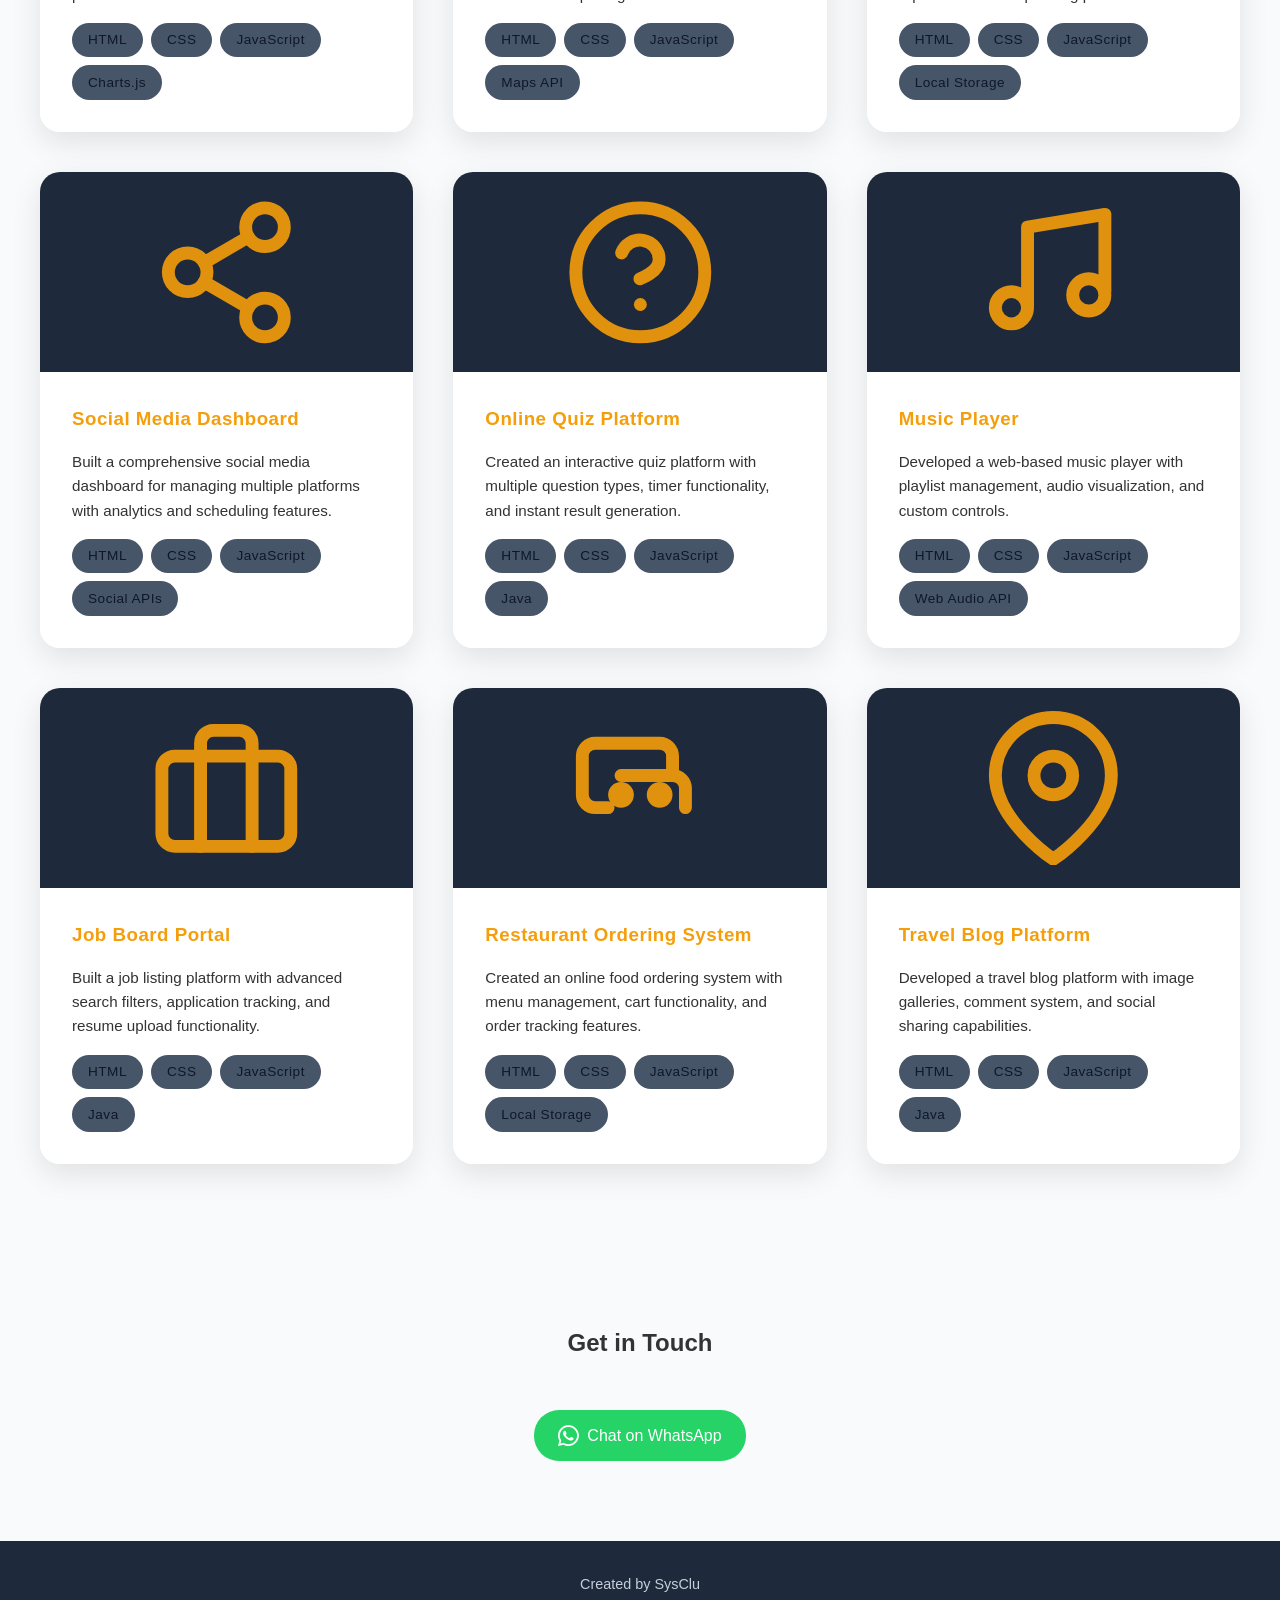
==== commit e051c960: "Update index.html" ====
--- a/index.html
+++ b/index.html
@@ -36,7 +36,7 @@
             <p>Front-End Developer</p>
             <div class="hero-buttons">
                 <a href="#contact" class="cta-button">Get in Touch</a>
-                <a href="Pooja Batra Data analyst resume.pdf" class="resume-button" download>
+                <a href="resume pooja updated one more time.pdf" class="resume-button" download>
                     <i class="fas fa-download"></i>
                     Download Resume
                 </a>
@@ -86,14 +86,7 @@
     <section id="contact" class="contact">
         <h2>Get in Touch</h2>
         <div class="contact-content">
-            <div class="contact-info">
-                <div class="address">
-                    <i class="fas fa-map-marker-alt"></i>
-                    <p>2/6/29A Kandhari Bazar<br>
-                    Niyawah Road, Faizabad<br>
-                    Ayodhya Cantt</p>
-                </div>
-            </div>
+
             <div class="whatsapp-link">
                 <a href="https://wa.me/919214018352" target="_blank">
                     <i class="fab fa-whatsapp"></i>
@@ -105,12 +98,8 @@
 
     <footer>
         <div class="footer-content">
-            <div class="footer-address">
-                <i class="fas fa-map-marker-alt"></i>
-                <p>2/6/29A Kandhari Bazar, Niyawah Road, Faizabad (Ayodhya Cantt)</p>
-            </div>
             <div class="footer-copyright">
-                <p>Created by </p> <a href="https://sysclu.com">SysClu</a>
+                <a href="https://sysclu.com" style="text-decoration: none; color: aliceblue;">Created by SysClu</a>
             </div>
         </div>
     </footer>
